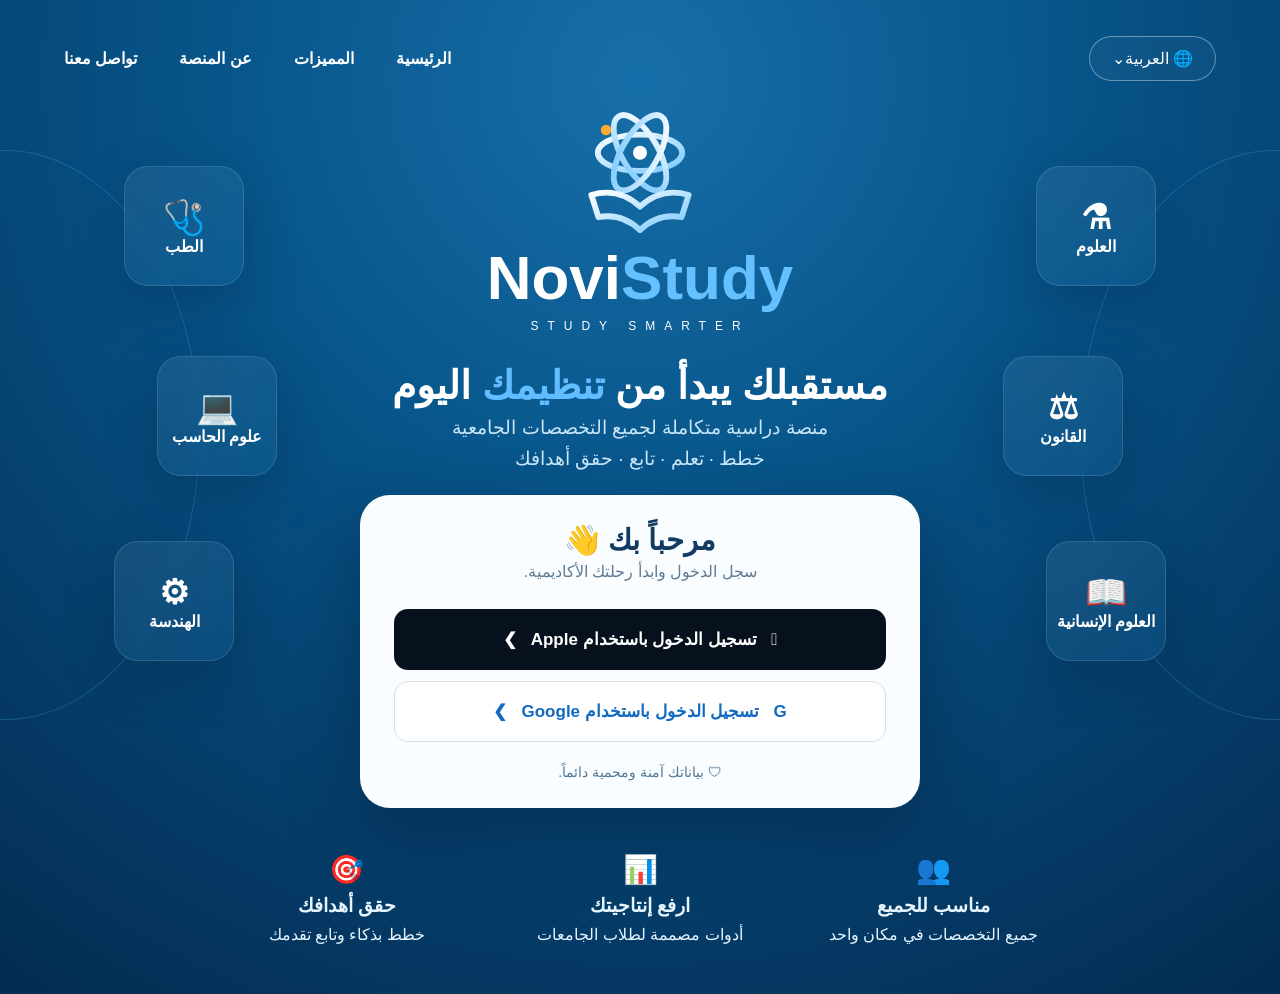
==== index.html @ 7d2456ba "Restore full NoviStudy landing design" ====
<!doctype html><html lang="ar" dir="rtl"><head><meta charset="utf-8"><meta name="viewport" content="width=device-width,initial-scale=1,viewport-fit=cover"><title>NoviStudy</title><style>*{box-sizing:border-box}html,body{margin:0;min-height:100%;font-family:-apple-system,BlinkMacSystemFont,"Segoe UI",Tahoma,Arial,sans-serif;color:#123b61}button,input{font:inherit}.screen{display:none}.screen.active{display:block}.login{min-height:100svh;color:#fff;background:radial-gradient(circle at 50% 8%,#176fa9 0,#07558a 38%,#032b50 100%);position:relative;overflow:hidden;padding:28px 5vw 40px}.login.active{display:block}.top{height:60px;display:flex;justify-content:space-between;align-items:center;position:relative;z-index:3}.links{display:flex;gap:42px;font-weight:700}.lang{border:1px solid #ffffff60;border-radius:28px;padding:12px 22px;background:#ffffff08;color:#fff}.hero{max-width:1160px;margin:auto;text-align:center;position:relative;z-index:2}.logo{width:150px;margin-top:5px}.word{font-size:62px;font-weight:900;direction:ltr;line-height:1}.word span{color:#65c0ff}.tag{letter-spacing:9px;font-size:12px;margin:10px 0 30px}.hero h1{font-size:39px;margin:12px 0 8px}.hero h1 span{color:#61bdff}.hero>p{font-size:19px;color:#c9e5f8;margin:8px}.auth{width:min(560px,94vw);margin:25px auto;background:#fafdff;color:#123b61;padding:28px 34px;border-radius:30px;box-shadow:0 25px 70px #001b3770}.auth h2{font-size:29px;margin:0 0 5px}.auth p{margin:5px 0 17px;color:#607c94}.auth button,.start{width:100%;height:61px;border-radius:14px;font-weight:800;font-size:17px;margin-top:11px;cursor:pointer}.apple{background:#07111d;color:#fff;border:0}.google{background:#fff;color:#126bc0;border:1px solid #d5e0e8}.safe{margin:22px 0 0;color:#527896;font-size:14px}.fields{display:none}.fields input{width:100%;height:50px;border:1px solid #d3dfe8;border-radius:13px;margin:6px 0;padding:0 15px}.start{background:#075b86;color:#fff;border:0}.orbit{position:absolute;width:390px;height:570px;border:1px solid #55b8f940;border-radius:50%;top:150px}.orbit.r{right:-190px}.orbit.l{left:-190px}.tile{position:absolute;width:120px;height:120px;border:1px solid #ffffff20;border-radius:24px;background:linear-gradient(145deg,#ffffff12,#269ee71d);backdrop-filter:blur(7px);display:grid;place-items:center;text-align:center;font-weight:800;box-shadow:0 18px 50px #001b3740}.tile b{display:block;font-size:34px}.r .t1{left:-45px;top:15px}.r .t2{left:-78px;top:205px}.r .t3{left:-35px;top:390px}.l .t1{right:-45px;top:15px}.l .t2{right:-78px;top:205px}.l .t3{right:-35px;top:390px}.features{max-width:850px;margin:35px auto 0;display:grid;grid-template-columns:repeat(3,1fr);gap:30px;color:#e5f4ff}.feature{padding:10px}.feature strong{display:block;font-size:19px;margin:8px}.feature i{font-style:normal;font-size:28px}.appbar{position:sticky;top:0;z-index:100;height:78px;background:linear-gradient(90deg,#063958,#076493);color:#fff;display:flex;align-items:center;justify-content:space-between;padding:0 4vw}.brandbox{display:flex;align-items:center;gap:12px;direction:ltr}.brandbox img{width:44px}.brand{font-size:27px;font-weight:900}.menu{border:0;background:transparent;color:#fff;font-size:29px}.search{width:min(620px,45vw);height:47px;border:1px solid #ffffff30;background:#ffffff10;border-radius:16px;color:#fff;padding:0 18px}.dash{background:#f5f7fb;min-height:calc(100vh - 78px);padding:20px 4vw}.welcome{border-radius:25px;padding:30px 38px;background:linear-gradient(115deg,#dceeff,#b9ddff 55%,#75baf4);display:flex;justify-content:space-between}.progress{height:215px;margin-top:16px;border-radius:26px;background:linear-gradient(120deg,#073d5e,#0a6593,#073c5e);color:#fff;display:grid;place-items:center}.ring{width:160px;height:160px;border:18px solid #ffffff28;border-top-color:#2ca8ff;border-radius:50%;display:grid;place-items:center;text-align:center}.ring strong{font-size:43px}.stats{display:grid;grid-template-columns:repeat(4,1fr);gap:15px;margin-top:16px}.stat{background:#fff;border:1px solid #e0e8ee;border-radius:20px;padding:20px}.stat strong{display:block;font-size:31px;margin-top:12px}.shade{display:none;position:fixed;inset:0;background:#00192f8a;z-index:199}.shade.open{display:block}.drawer{position:fixed;top:0;left:-450px;width:420px;max-width:92vw;height:100dvh;background:#fff;z-index:200;transition:.3s;direction:rtl}.drawer.open{left:0}.drawerHead{background:linear-gradient(145deg,#075181,#098ac2);color:#fff;padding:32px;text-align:center}.close{position:absolute;left:20px;top:15px;background:none;border:0;color:#fff;font-size:38px}.avatar{width:90px;height:90px;background:#fff;color:#07517b;border-radius:50%;display:grid;place-items:center;font-size:38px;font-weight:900;margin:auto}.nav{padding:20px}.navitem{padding:20px;margin:10px 0;border-radius:17px;background:#fff;border:1px solid #e2eaf0;font-weight:800;font-size:18px}.navitem.active{background:#e7f4ff}.logout{color:#d94449}.modal{display:none;position:fixed;inset:0;background:#00192f80;z-index:300;place-items:center}.modal.open{display:grid}.settings{background:#fff;width:500px;max-width:92vw;border-radius:24px;padding:28px}.row{padding:17px;border-bottom:1px solid #eee}@media(max-width:850px){.links,.orbit{display:none}.login{padding:18px}.hero h1{font-size:31px}.word{font-size:50px}.features{grid-template-columns:1fr}.features{display:none}.stats{grid-template-columns:1fr 1fr}.search{display:none}}@media(max-width:520px){.stats{grid-template-columns:1fr}.auth{padding:24px 20px}}</style></head><body><section id="login" class="screen login active"><div class="top"><button class="lang">🌐 العربية⌄</button><div class="links"><span>الرئيسية</span><span>المميزات</span><span>عن المنصة</span><span>تواصل معنا</span></div></div><div class="orbit r"><div class="tile t1"><div><b>⚗</b>العلوم</div></div><div class="tile t2"><div><b>⚖</b>القانون</div></div><div class="tile t3"><div><b>📖</b>العلوم الإنسانية</div></div></div><div class="orbit l"><div class="tile t1"><div><b>🩺</b>الطب</div></div><div class="tile t2"><div><b>💻</b>علوم الحاسب</div></div><div class="tile t3"><div><b>⚙</b>الهندسة</div></div></div><main class="hero"><img class="logo" src="novistudy-logo.svg"><div class="word">Novi<span>Study</span></div><div class="tag">STUDY SMARTER</div><h1>مستقبلك يبدأ من <span>تنظيمك</span> اليوم</h1><p>منصة دراسية متكاملة لجميع التخصصات الجامعية</p><p>خطط · تعلم · تابع · حقق أهدافك</p><div id="auth" class="auth"><h2>مرحباً بك 👋</h2><p>سجل الدخول وابدأ رحلتك الأكاديمية.</p><button class="apple" id="appleBtn"> &nbsp; تسجيل الدخول باستخدام Apple &nbsp; ❯</button><button class="google" id="googleBtn">G &nbsp; تسجيل الدخول باستخدام Google &nbsp; ❯</button><div class="safe">🛡 بياناتك آمنة ومحمية دائماً.</div></div><div id="fields" class="auth fields"><h2>أكمل بياناتك الأكاديمية</h2><input id="studentName" placeholder="اسم المستخدم"><input id="studentMajor" placeholder="التخصص الدراسي"><input id="studentUni" placeholder="الجامعة أو الكلية"><button class="start" id="startBtn">ابدأ رحلتك الدراسية ←</button></div><div class="features"><div class="feature"><i>👥</i><strong>مناسب للجميع</strong>جميع التخصصات في مكان واحد</div><div class="feature"><i>📊</i><strong>ارفع إنتاجيتك</strong>أدوات مصممة لطلاب الجامعات</div><div class="feature"><i>🎯</i><strong>حقق أهدافك</strong>خطط بذكاء وتابع تقدمك</div></div></main></section><section id="app" class="screen"><header class="appbar"><div class="brandbox"><img src="novistudy-logo.svg"><span class="brand">NoviStudy</span><button class="menu" id="menuBtn">☰</button></div><input class="search" placeholder="ابحث عن مادة، ملف، أو شابتر..."></header><main class="dash"><section class="welcome"><div><h1>أهلاً بك، <span id="helloName">طالب</span>! 👋</h1><p>رحلتك الأكاديمية تبدأ من هنا.</p></div><div>“خطوة صغيرة اليوم تصنع إنجازاً كبيراً” 🌱</div></section><section class="progress"><div class="ring">إجمالي نسبة الإنجاز<br><strong>0%</strong></div></section><div class="stats"><div class="stat">📘 إجمالي الشباتر<strong>0</strong></div><div class="stat">✅ انتهيت منها<strong>0</strong></div><div class="stat">⏱ لم تكتمل<strong>0</strong></div><div class="stat">🕘 تحتاج إلى مراجعة<strong>0</strong></div></div></main></section><div id="shade" class="shade"></div><aside id="drawer" class="drawer"><div class="drawerHead"><button class="close" id="closeBtn">×</button><div class="avatar" id="avatar">ط</div><h2 id="drawerName">طالب</h2><p id="drawerInfo">التخصص · الجامعة</p></div><nav class="nav"><div class="navitem active">▦ &nbsp; لوحة التحكم</div><div class="navitem">▤ &nbsp; مقرراتي الدراسية</div><div class="navitem">🧠 &nbsp; محاكاة الاختبارات</div><div class="navitem" id="settingsBtn">⚙️ &nbsp; الإعدادات</div><div class="navitem logout" id="logoutBtn">↪ &nbsp; تسجيل الخروج</div></nav></aside><div id="settingsModal" class="modal"><div class="settings"><h2>⚙️ الإعدادات</h2><div class="row">🌐 اللغة — العربية / English</div><div class="row">🌙 المظهر — فاتح / داكن</div><div class="row">🔔 الإشعارات</div><button class="start" id="settingsClose">إغلاق</button></div></div><script>(()=>{const $=x=>document.getElementById(x),login=$('login'),app=$('app'),auth=$('auth'),fields=$('fields'),drawer=$('drawer'),shade=$('shade'),modal=$('settingsModal');function setP(p){$('helloName').textContent=p.n;$('drawerName').textContent=p.n;$('drawerInfo').textContent=p.m+' · '+p.u;$('avatar').textContent=(p.n||'ط').trim().charAt(0)}function enter(){let p={n:$('studentName').value.trim()||'طالب',m:$('studentMajor').value.trim()||'التخصص',u:$('studentUni').value.trim()||'الجامعة'};localStorage.setItem('noviProfile',JSON.stringify(p));setP(p);login.classList.remove('active');app.classList.add('active')}function close(){drawer.classList.remove('open');shade.classList.remove('open')}function authClick(){auth.style.display='none';fields.style.display='block'}$('appleBtn').onclick=authClick;$('googleBtn').onclick=authClick;$('startBtn').onclick=enter;$('menuBtn').onclick=()=>{drawer.classList.add('open');shade.classList.add('open')};$('closeBtn').onclick=shade.onclick=close;$('settingsBtn').onclick=()=>{close();modal.classList.add('open')};$('settingsClose').onclick=()=>modal.classList.remove('open');$('logoutBtn').onclick=()=>{localStorage.removeItem('noviProfile');location.reload()};try{let s=localStorage.getItem('noviProfile');if(s){setP(JSON.parse(s));login.classList.remove('active');app.classList.add('active')}}catch(e){}})();</script></body></html>
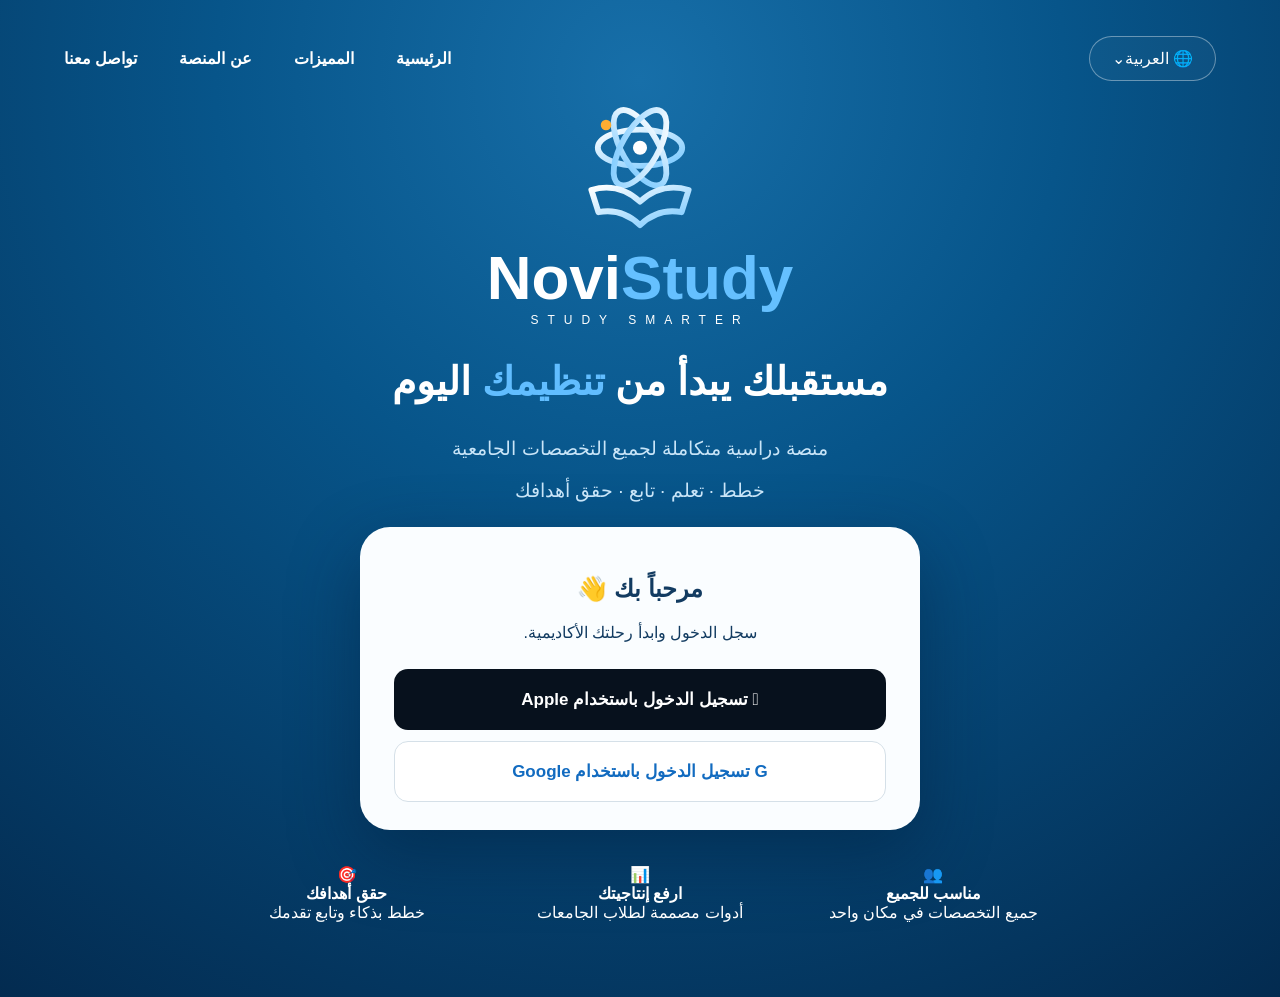
==== commit 43b2a78b: "Expand NoviStudy settings center" ====
--- a/index.html
+++ b/index.html
@@ -1 +1 @@
-<!doctype html><html lang="ar" dir="rtl"><head><meta charset="utf-8"><meta name="viewport" content="width=device-width,initial-scale=1,viewport-fit=cover"><title>NoviStudy</title><style>*{box-sizing:border-box}html,body{margin:0;min-height:100%;font-family:-apple-system,BlinkMacSystemFont,"Segoe UI",Tahoma,Arial,sans-serif;color:#123b61}button,input{font:inherit}.screen{display:none}.screen.active{display:block}.login{min-height:100svh;color:#fff;background:radial-gradient(circle at 50% 8%,#176fa9 0,#07558a 38%,#032b50 100%);position:relative;overflow:hidden;padding:28px 5vw 40px}.login.active{display:block}.top{height:60px;display:flex;justify-content:space-between;align-items:center;position:relative;z-index:3}.links{display:flex;gap:42px;font-weight:700}.lang{border:1px solid #ffffff60;border-radius:28px;padding:12px 22px;background:#ffffff08;color:#fff}.hero{max-width:1160px;margin:auto;text-align:center;position:relative;z-index:2}.logo{width:150px;margin-top:5px}.word{font-size:62px;font-weight:900;direction:ltr;line-height:1}.word span{color:#65c0ff}.tag{letter-spacing:9px;font-size:12px;margin:10px 0 30px}.hero h1{font-size:39px;margin:12px 0 8px}.hero h1 span{color:#61bdff}.hero>p{font-size:19px;color:#c9e5f8;margin:8px}.auth{width:min(560px,94vw);margin:25px auto;background:#fafdff;color:#123b61;padding:28px 34px;border-radius:30px;box-shadow:0 25px 70px #001b3770}.auth h2{font-size:29px;margin:0 0 5px}.auth p{margin:5px 0 17px;color:#607c94}.auth button,.start{width:100%;height:61px;border-radius:14px;font-weight:800;font-size:17px;margin-top:11px;cursor:pointer}.apple{background:#07111d;color:#fff;border:0}.google{background:#fff;color:#126bc0;border:1px solid #d5e0e8}.safe{margin:22px 0 0;color:#527896;font-size:14px}.fields{display:none}.fields input{width:100%;height:50px;border:1px solid #d3dfe8;border-radius:13px;margin:6px 0;padding:0 15px}.start{background:#075b86;color:#fff;border:0}.orbit{position:absolute;width:390px;height:570px;border:1px solid #55b8f940;border-radius:50%;top:150px}.orbit.r{right:-190px}.orbit.l{left:-190px}.tile{position:absolute;width:120px;height:120px;border:1px solid #ffffff20;border-radius:24px;background:linear-gradient(145deg,#ffffff12,#269ee71d);backdrop-filter:blur(7px);display:grid;place-items:center;text-align:center;font-weight:800;box-shadow:0 18px 50px #001b3740}.tile b{display:block;font-size:34px}.r .t1{left:-45px;top:15px}.r .t2{left:-78px;top:205px}.r .t3{left:-35px;top:390px}.l .t1{right:-45px;top:15px}.l .t2{right:-78px;top:205px}.l .t3{right:-35px;top:390px}.features{max-width:850px;margin:35px auto 0;display:grid;grid-template-columns:repeat(3,1fr);gap:30px;color:#e5f4ff}.feature{padding:10px}.feature strong{display:block;font-size:19px;margin:8px}.feature i{font-style:normal;font-size:28px}.appbar{position:sticky;top:0;z-index:100;height:78px;background:linear-gradient(90deg,#063958,#076493);color:#fff;display:flex;align-items:center;justify-content:space-between;padding:0 4vw}.brandbox{display:flex;align-items:center;gap:12px;direction:ltr}.brandbox img{width:44px}.brand{font-size:27px;font-weight:900}.menu{border:0;background:transparent;color:#fff;font-size:29px}.search{width:min(620px,45vw);height:47px;border:1px solid #ffffff30;background:#ffffff10;border-radius:16px;color:#fff;padding:0 18px}.dash{background:#f5f7fb;min-height:calc(100vh - 78px);padding:20px 4vw}.welcome{border-radius:25px;padding:30px 38px;background:linear-gradient(115deg,#dceeff,#b9ddff 55%,#75baf4);display:flex;justify-content:space-between}.progress{height:215px;margin-top:16px;border-radius:26px;background:linear-gradient(120deg,#073d5e,#0a6593,#073c5e);color:#fff;display:grid;place-items:center}.ring{width:160px;height:160px;border:18px solid #ffffff28;border-top-color:#2ca8ff;border-radius:50%;display:grid;place-items:center;text-align:center}.ring strong{font-size:43px}.stats{display:grid;grid-template-columns:repeat(4,1fr);gap:15px;margin-top:16px}.stat{background:#fff;border:1px solid #e0e8ee;border-radius:20px;padding:20px}.stat strong{display:block;font-size:31px;margin-top:12px}.shade{display:none;position:fixed;inset:0;background:#00192f8a;z-index:199}.shade.open{display:block}.drawer{position:fixed;top:0;left:-450px;width:420px;max-width:92vw;height:100dvh;background:#fff;z-index:200;transition:.3s;direction:rtl}.drawer.open{left:0}.drawerHead{background:linear-gradient(145deg,#075181,#098ac2);color:#fff;padding:32px;text-align:center}.close{position:absolute;left:20px;top:15px;background:none;border:0;color:#fff;font-size:38px}.avatar{width:90px;height:90px;background:#fff;color:#07517b;border-radius:50%;display:grid;place-items:center;font-size:38px;font-weight:900;margin:auto}.nav{padding:20px}.navitem{padding:20px;margin:10px 0;border-radius:17px;background:#fff;border:1px solid #e2eaf0;font-weight:800;font-size:18px}.navitem.active{background:#e7f4ff}.logout{color:#d94449}.modal{display:none;position:fixed;inset:0;background:#00192f80;z-index:300;place-items:center}.modal.open{display:grid}.settings{background:#fff;width:500px;max-width:92vw;border-radius:24px;padding:28px}.row{padding:17px;border-bottom:1px solid #eee}@media(max-width:850px){.links,.orbit{display:none}.login{padding:18px}.hero h1{font-size:31px}.word{font-size:50px}.features{grid-template-columns:1fr}.features{display:none}.stats{grid-template-columns:1fr 1fr}.search{display:none}}@media(max-width:520px){.stats{grid-template-columns:1fr}.auth{padding:24px 20px}}</style></head><body><section id="login" class="screen login active"><div class="top"><button class="lang">🌐 العربية⌄</button><div class="links"><span>الرئيسية</span><span>المميزات</span><span>عن المنصة</span><span>تواصل معنا</span></div></div><div class="orbit r"><div class="tile t1"><div><b>⚗</b>العلوم</div></div><div class="tile t2"><div><b>⚖</b>القانون</div></div><div class="tile t3"><div><b>📖</b>العلوم الإنسانية</div></div></div><div class="orbit l"><div class="tile t1"><div><b>🩺</b>الطب</div></div><div class="tile t2"><div><b>💻</b>علوم الحاسب</div></div><div class="tile t3"><div><b>⚙</b>الهندسة</div></div></div><main class="hero"><img class="logo" src="novistudy-logo.svg"><div class="word">Novi<span>Study</span></div><div class="tag">STUDY SMARTER</div><h1>مستقبلك يبدأ من <span>تنظيمك</span> اليوم</h1><p>منصة دراسية متكاملة لجميع التخصصات الجامعية</p><p>خطط · تعلم · تابع · حقق أهدافك</p><div id="auth" class="auth"><h2>مرحباً بك 👋</h2><p>سجل الدخول وابدأ رحلتك الأكاديمية.</p><button class="apple" id="appleBtn"> &nbsp; تسجيل الدخول باستخدام Apple &nbsp; ❯</button><button class="google" id="googleBtn">G &nbsp; تسجيل الدخول باستخدام Google &nbsp; ❯</button><div class="safe">🛡 بياناتك آمنة ومحمية دائماً.</div></div><div id="fields" class="auth fields"><h2>أكمل بياناتك الأكاديمية</h2><input id="studentName" placeholder="اسم المستخدم"><input id="studentMajor" placeholder="التخصص الدراسي"><input id="studentUni" placeholder="الجامعة أو الكلية"><button class="start" id="startBtn">ابدأ رحلتك الدراسية ←</button></div><div class="features"><div class="feature"><i>👥</i><strong>مناسب للجميع</strong>جميع التخصصات في مكان واحد</div><div class="feature"><i>📊</i><strong>ارفع إنتاجيتك</strong>أدوات مصممة لطلاب الجامعات</div><div class="feature"><i>🎯</i><strong>حقق أهدافك</strong>خطط بذكاء وتابع تقدمك</div></div></main></section><section id="app" class="screen"><header class="appbar"><div class="brandbox"><img src="novistudy-logo.svg"><span class="brand">NoviStudy</span><button class="menu" id="menuBtn">☰</button></div><input class="search" placeholder="ابحث عن مادة، ملف، أو شابتر..."></header><main class="dash"><section class="welcome"><div><h1>أهلاً بك، <span id="helloName">طالب</span>! 👋</h1><p>رحلتك الأكاديمية تبدأ من هنا.</p></div><div>“خطوة صغيرة اليوم تصنع إنجازاً كبيراً” 🌱</div></section><section class="progress"><div class="ring">إجمالي نسبة الإنجاز<br><strong>0%</strong></div></section><div class="stats"><div class="stat">📘 إجمالي الشباتر<strong>0</strong></div><div class="stat">✅ انتهيت منها<strong>0</strong></div><div class="stat">⏱ لم تكتمل<strong>0</strong></div><div class="stat">🕘 تحتاج إلى مراجعة<strong>0</strong></div></div></main></section><div id="shade" class="shade"></div><aside id="drawer" class="drawer"><div class="drawerHead"><button class="close" id="closeBtn">×</button><div class="avatar" id="avatar">ط</div><h2 id="drawerName">طالب</h2><p id="drawerInfo">التخصص · الجامعة</p></div><nav class="nav"><div class="navitem active">▦ &nbsp; لوحة التحكم</div><div class="navitem">▤ &nbsp; مقرراتي الدراسية</div><div class="navitem">🧠 &nbsp; محاكاة الاختبارات</div><div class="navitem" id="settingsBtn">⚙️ &nbsp; الإعدادات</div><div class="navitem logout" id="logoutBtn">↪ &nbsp; تسجيل الخروج</div></nav></aside><div id="settingsModal" class="modal"><div class="settings"><h2>⚙️ الإعدادات</h2><div class="row">🌐 اللغة — العربية / English</div><div class="row">🌙 المظهر — فاتح / داكن</div><div class="row">🔔 الإشعارات</div><button class="start" id="settingsClose">إغلاق</button></div></div><script>(()=>{const $=x=>document.getElementById(x),login=$('login'),app=$('app'),auth=$('auth'),fields=$('fields'),drawer=$('drawer'),shade=$('shade'),modal=$('settingsModal');function setP(p){$('helloName').textContent=p.n;$('drawerName').textContent=p.n;$('drawerInfo').textContent=p.m+' · '+p.u;$('avatar').textContent=(p.n||'ط').trim().charAt(0)}function enter(){let p={n:$('studentName').value.trim()||'طالب',m:$('studentMajor').value.trim()||'التخصص',u:$('studentUni').value.trim()||'الجامعة'};localStorage.setItem('noviProfile',JSON.stringify(p));setP(p);login.classList.remove('active');app.classList.add('active')}function close(){drawer.classList.remove('open');shade.classList.remove('open')}function authClick(){auth.style.display='none';fields.style.display='block'}$('appleBtn').onclick=authClick;$('googleBtn').onclick=authClick;$('startBtn').onclick=enter;$('menuBtn').onclick=()=>{drawer.classList.add('open');shade.classList.add('open')};$('closeBtn').onclick=shade.onclick=close;$('settingsBtn').onclick=()=>{close();modal.classList.add('open')};$('settingsClose').onclick=()=>modal.classList.remove('open');$('logoutBtn').onclick=()=>{localStorage.removeItem('noviProfile');location.reload()};try{let s=localStorage.getItem('noviProfile');if(s){setP(JSON.parse(s));login.classList.remove('active');app.classList.add('active')}}catch(e){}})();</script></body></html>+<!doctype html><html lang="ar" dir="rtl"><head><meta charset="utf-8"><meta name="viewport" content="width=device-width,initial-scale=1,viewport-fit=cover"><title>NoviStudy</title><style>*{box-sizing:border-box}html,body{margin:0;min-height:100%;font-family:-apple-system,BlinkMacSystemFont,"Segoe UI",Tahoma,Arial,sans-serif;color:#123b61}button,input,select{font:inherit}.screen{display:none}.screen.active{display:block}.login{min-height:100svh;color:#fff;background:radial-gradient(circle at 50% 8%,#176fa9 0,#07558a 38%,#032b50 100%);position:relative;overflow:hidden;padding:28px 5vw 40px}.login.active{display:block}.top{height:60px;display:flex;justify-content:space-between;align-items:center}.links{display:flex;gap:42px;font-weight:700}.lang{border:1px solid #ffffff60;border-radius:28px;padding:12px 22px;background:#ffffff08;color:#fff}.hero{max-width:1160px;margin:auto;text-align:center}.logo{width:150px}.word{font-size:62px;font-weight:900;direction:ltr}.word span{color:#65c0ff}.tag{letter-spacing:9px;font-size:12px}.hero h1{font-size:39px}.hero h1 span{color:#61bdff}.hero>p{font-size:19px;color:#c9e5f8}.auth{width:min(560px,94vw);margin:25px auto;background:#fafdff;color:#123b61;padding:28px 34px;border-radius:30px;box-shadow:0 25px 70px #001b3770}.auth button,.start{width:100%;height:61px;border-radius:14px;font-weight:800;font-size:17px;margin-top:11px}.apple{background:#07111d;color:#fff;border:0}.google{background:#fff;color:#126bc0;border:1px solid #d5e0e8}.fields{display:none}.fields input{width:100%;height:50px;border:1px solid #d3dfe8;border-radius:13px;margin:6px 0;padding:0 15px}.start{background:#075b86;color:#fff;border:0}.features{max-width:850px;margin:35px auto;display:grid;grid-template-columns:repeat(3,1fr);gap:30px}.feature strong{display:block}.appbar{position:sticky;top:0;z-index:100;height:78px;background:linear-gradient(90deg,#063958,#076493);color:#fff;display:flex;align-items:center;justify-content:space-between;padding:0 4vw}.brandbox{display:flex;align-items:center;gap:12px;direction:ltr}.brandbox img{width:44px}.brand{font-size:27px;font-weight:900}.menu{border:0;background:transparent;color:#fff;font-size:29px}.search{width:min(620px,45vw);height:47px;border:1px solid #ffffff30;background:#ffffff10;border-radius:16px;color:#fff;padding:0 18px}.dash{background:#f5f7fb;min-height:calc(100vh - 78px);padding:20px 4vw}.welcome{border-radius:25px;padding:30px 38px;background:linear-gradient(115deg,#dceeff,#b9ddff 55%,#75baf4);display:flex;justify-content:space-between}.progress{height:215px;margin-top:16px;border-radius:26px;background:linear-gradient(120deg,#073d5e,#0a6593,#073c5e);color:#fff;display:grid;place-items:center}.ring{width:160px;height:160px;border:18px solid #ffffff28;border-top-color:#2ca8ff;border-radius:50%;display:grid;place-items:center;text-align:center}.ring strong{font-size:43px}.stats{display:grid;grid-template-columns:repeat(4,1fr);gap:15px;margin-top:16px}.stat{background:#fff;border:1px solid #e0e8ee;border-radius:20px;padding:20px}.stat strong{display:block;font-size:31px}.shade{display:none;position:fixed;inset:0;background:#00192f8a;z-index:199}.shade.open{display:block}.drawer{position:fixed;top:0;left:-450px;width:420px;max-width:92vw;height:100dvh;background:#fff;z-index:200;transition:.3s}.drawer.open{left:0}.drawerHead{background:linear-gradient(145deg,#075181,#098ac2);color:#fff;padding:32px;text-align:center}.close{position:absolute;left:20px;top:15px;background:none;border:0;color:#fff;font-size:38px}.avatar{width:90px;height:90px;background:#fff;color:#07517b;border-radius:50%;display:grid;place-items:center;font-size:38px;font-weight:900;margin:auto}.nav{padding:20px}.navitem{padding:20px;margin:10px 0;border-radius:17px;border:1px solid #e2eaf0;font-weight:800;cursor:pointer}.navitem.active{background:#e7f4ff}.logout{color:#d94449}.modal{display:none;position:fixed;inset:0;z-index:300}.modal.open{display:block}.settingsPage{height:100dvh;background:radial-gradient(circle at 70% 0,#0b5682 0,#041f37 38%,#021421 100%);color:#fff;display:grid;grid-template-columns:300px 1fr;overflow:auto}.settingsSide{background:#03192bcf;border-left:1px solid #5cbcff25;padding:26px 20px;position:sticky;top:0;height:100dvh}.settingsLogo{display:flex;align-items:center;gap:12px}.settingsLogo img{width:46px}.settingsLogo b{font-size:25px}.profileMini{text-align:center;padding:25px 0;border-bottom:1px solid #ffffff18}.settingsNav div{padding:13px 15px;border-radius:13px;margin:5px 0;font-weight:700}.settingsNav .sel{background:linear-gradient(90deg,#087bc7,#0d9cf2)}.settingsLogout{border:1px solid #ff5263!important;color:#ff7180}.settingsMain{padding:28px 4vw 70px}.settingsTop{display:flex;justify-content:space-between;align-items:center}.settingsTop h1{font-size:34px;margin:0}.xbtn{width:46px;height:46px;border-radius:14px;border:1px solid #ffffff2c;background:#ffffff0b;color:#fff;font-size:25px}.settingsCard{background:linear-gradient(145deg,#082d49cc,#051f35cc);border:1px solid #54b8f52e;border-radius:24px;padding:24px;margin:18px 0;box-shadow:0 18px 55px #00101e55}.settingsCard h2{margin:0 0 5px}.muted{color:#9fc1d8}.profileGrid,.settingRows{display:grid;grid-template-columns:1fr 1fr;gap:14px}.field label{display:block;margin-bottom:7px;font-weight:700}.field input,.field select{width:100%;height:48px;border-radius:12px;border:1px solid #4f91ba55;background:#031b30;color:#fff;padding:0 13px}.bigAvatar{width:100px;height:100px;border-radius:50%;margin:auto;background:linear-gradient(145deg,#168fd3,#55c3ff);display:grid;place-items:center;font-size:42px;font-weight:900}.save,.danger{border:0;border-radius:12px;color:#fff;font-weight:800;padding:13px 20px;margin-top:12px}.save{background:linear-gradient(90deg,#078ee2,#17a9ff)}.danger{background:#b72d42}.themeGrid{display:grid;grid-template-columns:repeat(3,1fr);gap:12px}.choice,.miniSetting{border:1px solid #4a96c544;background:#041d32;border-radius:15px;padding:17px}.choice{text-align:center;cursor:pointer}.choice.on{border-color:#1da9ff;background:#073452}.switchRow{display:flex;align-items:center;justify-content:space-between;padding:15px 0;border-bottom:1px solid #ffffff12}.switch{width:52px;height:29px;border-radius:30px;background:#1a4967;padding:3px;cursor:pointer}.switch:after{content:'';display:block;width:23px;height:23px;border-radius:50%;background:#fff;transition:.2s}.switch.on{background:#129be9}.switch.on:after{transform:translateX(-23px)}.selectLine{display:flex;gap:12px;flex-wrap:wrap}.selectLine select{min-width:190px;height:44px;border-radius:12px;background:#031b30;color:#fff;border:1px solid #4f91ba55;padding:0 12px}.settingsFooter{text-align:center;color:#729bb7;padding:20px}@media(max-width:850px){.links{display:none}.stats{grid-template-columns:1fr 1fr}.search{display:none}.settingsPage{grid-template-columns:1fr}.settingsSide{display:none}.profileGrid,.settingRows,.themeGrid{grid-template-columns:1fr}}@media(max-width:520px){.stats{grid-template-columns:1fr}.auth{padding:22px}}</style></head><body><section id="login" class="screen login active"><div class="top"><button class="lang">🌐 العربية⌄</button><div class="links"><span>الرئيسية</span><span>المميزات</span><span>عن المنصة</span><span>تواصل معنا</span></div></div><main class="hero"><img class="logo" src="novistudy-logo.svg"><div class="word">Novi<span>Study</span></div><div class="tag">STUDY SMARTER</div><h1>مستقبلك يبدأ من <span>تنظيمك</span> اليوم</h1><p>منصة دراسية متكاملة لجميع التخصصات الجامعية</p><p>خطط · تعلم · تابع · حقق أهدافك</p><div id="auth" class="auth"><h2>مرحباً بك 👋</h2><p>سجل الدخول وابدأ رحلتك الأكاديمية.</p><button class="apple" id="appleBtn"> تسجيل الدخول باستخدام Apple</button><button class="google" id="googleBtn">G تسجيل الدخول باستخدام Google</button></div><div id="fields" class="auth fields"><h2>أكمل بياناتك الأكاديمية</h2><input id="studentName" placeholder="اسم المستخدم"><input id="studentMajor" placeholder="التخصص الدراسي"><input id="studentUni" placeholder="الجامعة أو الكلية"><button class="start" id="startBtn">ابدأ رحلتك الدراسية ←</button></div><div class="features"><div class="feature">👥<strong>مناسب للجميع</strong>جميع التخصصات في مكان واحد</div><div class="feature">📊<strong>ارفع إنتاجيتك</strong>أدوات مصممة لطلاب الجامعات</div><div class="feature">🎯<strong>حقق أهدافك</strong>خطط بذكاء وتابع تقدمك</div></div></main></section><section id="app" class="screen"><header class="appbar"><div class="brandbox"><img src="novistudy-logo.svg"><span class="brand">NoviStudy</span><button class="menu" id="menuBtn">☰</button></div><input class="search" placeholder="ابحث عن مادة، ملف، أو شابتر..."></header><main class="dash"><section class="welcome"><div><h1>أهلاً بك، <span id="helloName">طالب</span>! 👋</h1><p>رحلتك الأكاديمية تبدأ من هنا.</p></div><div>“خطوة صغيرة اليوم تصنع إنجازاً كبيراً” 🌱</div></section><section class="progress"><div class="ring">إجمالي نسبة الإنجاز<br><strong>0%</strong></div></section><div class="stats"><div class="stat">📘 إجمالي الشباتر<strong>0</strong></div><div class="stat">✅ انتهيت منها<strong>0</strong></div><div class="stat">⏱ لم تكتمل<strong>0</strong></div><div class="stat">🕘 تحتاج إلى مراجعة<strong>0</strong></div></div></main></section><div id="shade" class="shade"></div><aside id="drawer" class="drawer"><div class="drawerHead"><button class="close" id="closeBtn">×</button><div class="avatar" id="avatar">ط</div><h2 id="drawerName">طالب</h2><p id="drawerInfo">التخصص · الجامعة</p></div><nav class="nav"><div class="navitem active">▦ لوحة التحكم</div><div class="navitem">▤ مقرراتي الدراسية</div><div class="navitem">🧠 محاكاة الاختبارات</div><div class="navitem" id="settingsBtn">⚙️ الإعدادات</div><div class="navitem logout" id="logoutBtn">↪ تسجيل الخروج</div></nav></aside><div id="settingsModal" class="modal"><div class="settingsPage"><aside class="settingsSide"><div class="settingsLogo"><img src="novistudy-logo.svg"><b>NoviStudy</b></div><div class="profileMini"><div class="avatar" id="settingsAvatar">ط</div><h3 id="settingsName">طالب</h3><span id="settingsInfo">التخصص · الجامعة</span></div><div class="settingsNav"><div class="sel">👤 الحساب والملف الشخصي</div><div>🎨 المظهر والتخصيص</div><div>🌐 اللغة والمنطقة</div><div>🔔 الإشعارات</div><div>📚 تفضيلات الدراسة</div><div>☁️ البيانات والتخزين</div><div>🛡 الخصوصية والأمان</div><div>❓ المساعدة والدعم</div><div>ⓘ حول NoviStudy</div><div class="settingsLogout" id="settingsLogout">↪ تسجيل الخروج</div></div></aside><main class="settingsMain"><div class="settingsTop"><div><h1>الإعدادات</h1><p class="muted">كل ما تحتاجه لتخصيص تجربتك في NoviStudy</p></div><button class="xbtn" id="settingsClose">×</button></div><section class="settingsCard"><h2>👤 الحساب والملف الشخصي</h2><p class="muted">بياناتك الشخصية والأكاديمية</p><div class="profileGrid"><div class="field"><label>الاسم</label><input id="setName"></div><div class="field"><label>البريد الإلكتروني</label><input placeholder="student@example.com"></div><div class="field"><label>الجامعة</label><input id="setUni"></div><div class="field"><label>التخصص</label><input id="setMajor"></div></div><button class="save" id="saveSettings">حفظ التغييرات</button></section><section class="settingsCard"><h2>🎨 المظهر والتخصيص</h2><div class="themeGrid"><div class="choice">☀️<br>فاتح</div><div class="choice on">🌙<br>داكن</div><div class="choice">🖥️<br>تلقائي</div></div><div class="selectLine" style="margin-top:16px"><select><option>حجم الخط: متوسط</option><option>صغير</option><option>كبير</option></select><select><option>كثافة العرض: مريحة</option><option>مدمجة</option></select></div></section><section class="settingsCard"><h2>🌐 اللغة والمنطقة</h2><div class="selectLine"><select><option>العربية</option><option>English</option></select><select><option>السعودية</option></select><select><option>السبت بداية الأسبوع</option><option>الأحد بداية الأسبوع</option><option>الاثنين بداية الأسبوع</option></select></div></section><section class="settingsCard"><h2>🔔 الإشعارات والتذكيرات</h2><div class="switchRow"><span>تذكير الاختبارات القادمة</span><span class="switch on"></span></div><div class="switchRow"><span>تذكير المراجعة</span><span class="switch on"></span></div><div class="switchRow"><span>تذكير جلسات الدراسة</span><span class="switch"></span></div><div class="switchRow"><span>ملخص أسبوعي للتقدم</span><span class="switch on"></span></div></section><section class="settingsCard"><h2>📚 تفضيلات الدراسة</h2><div class="settingRows"><div class="miniSetting"><strong>🎯 الهدف اليومي</strong><p class="muted">حدد عدد الشباتر أو ساعات الدراسة المستهدفة يومياً</p></div><div class="miniSetting"><strong>⏱ مؤقت التركيز</strong><p class="muted">25 دقيقة تركيز · 5 دقائق راحة</p></div><div class="miniSetting"><strong>🧠 المراجعة الذكية</strong><p class="muted">جدولة تلقائية للمحتوى الذي يحتاج مراجعة</p></div><div class="miniSetting"><strong>📅 أيام الدراسة</strong><p class="muted">اختر الأيام التي تريد إدخالها في خطتك</p></div></div></section><section class="settingsCard"><h2>☁️ البيانات والتخزين</h2><div class="switchRow"><span>المزامنة التلقائية</span><span class="switch on"></span></div><div class="settingRows" style="margin-top:14px"><div class="miniSetting"><strong>☁️ النسخ الاحتياطي</strong><p class="muted">آخر نسخة: لم يتم إنشاء نسخة بعد</p></div><div class="miniSetting"><strong>🗑 سلة المهملات</strong><p class="muted">استعادة العناصر المحذوفة أو حذفها نهائياً</p></div><div class="miniSetting"><strong>📤 تصدير بياناتي</strong><p class="muted">الحصول على نسخة من بياناتك الدراسية</p></div><div class="miniSetting"><strong>💾 مساحة التخزين</strong><p class="muted">متابعة الملفات والمساحة المستخدمة</p></div></div></section><section class="settingsCard"><h2>🛡 الخصوصية والأمان</h2><div class="switchRow"><span>قفل التطبيق برمز أو Face ID</span><span class="switch"></span></div><div class="switchRow"><span>إظهار النشاط الدراسي</span><span class="switch on"></span></div><div class="settingRows" style="margin-top:14px"><div class="miniSetting"><strong>📱 الأجهزة المسجلة</strong><p class="muted">راجع الأجهزة التي دخلت إلى حسابك</p></div><div class="miniSetting"><strong>🔐 تغيير كلمة المرور</strong><p class="muted">تحديث وسائل حماية الحساب</p></div></div></section><section class="settingsCard"><h2>❓ المساعدة والدعم</h2><div class="settingRows"><div class="miniSetting"><strong>💬 تواصل معنا</strong><p class="muted">راسل فريق NoviStudy</p></div><div class="miniSetting"><strong>🐞 الإبلاغ عن مشكلة</strong><p class="muted">أخبرنا عن أي خطأ في الموقع</p></div><div class="miniSetting"><strong>💡 اقترح ميزة</strong><p class="muted">شاركنا أفكارك لتطوير المنصة</p></div><div class="miniSetting"><strong>📖 مركز المساعدة</strong><p class="muted">الأسئلة الشائعة وطريقة استخدام المنصة</p></div></div></section><section class="settingsCard"><h2>ⓘ حول NoviStudy</h2><div class="settingRows"><div class="miniSetting"><strong>الإصدار</strong><p class="muted">NoviStudy v2.0</p></div><div class="miniSetting"><strong>الشروط والخصوصية</strong><p class="muted">شروط الاستخدام وسياسة الخصوصية</p></div></div></section><section class="settingsCard" style="border-color:#ff526344"><h2>⚠️ منطقة حساسة</h2><p class="muted">هذه الإجراءات تؤثر على حسابك وبياناتك.</p><button class="danger">حذف الحساب نهائياً</button></section><div class="settingsFooter">NoviStudy v2.0 · Study Today, Build Tomorrow</div></main></div></div><script>(()=>{const $=x=>document.getElementById(x),login=$('login'),app=$('app'),auth=$('auth'),fields=$('fields'),drawer=$('drawer'),shade=$('shade'),modal=$('settingsModal');let profile={n:'طالب',m:'التخصص',u:'الجامعة'};function setP(p){profile=p;$('helloName').textContent=p.n;$('drawerName').textContent=p.n;$('drawerInfo').textContent=p.m+' · '+p.u;$('settingsName').textContent=p.n;$('settingsInfo').textContent=p.m+' · '+p.u;let a=(p.n||'ط').trim().charAt(0);$('avatar').textContent=a;$('settingsAvatar').textContent=a;$('setName').value=p.n;$('setMajor').value=p.m;$('setUni').value=p.u}function enter(){let p={n:$('studentName').value.trim()||'طالب',m:$('studentMajor').value.trim()||'التخصص',u:$('studentUni').value.trim()||'الجامعة'};localStorage.setItem('noviProfile',JSON.stringify(p));setP(p);login.classList.remove('active');app.classList.add('active')}function close(){drawer.classList.remove('open');shade.classList.remove('open')}function authClick(){auth.style.display='none';fields.style.display='block'}$('appleBtn').onclick=authClick;$('googleBtn').onclick=authClick;$('startBtn').onclick=enter;$('menuBtn').onclick=()=>{drawer.classList.add('open');shade.classList.add('open')};$('closeBtn').onclick=shade.onclick=close;$('settingsBtn').onclick=()=>{close();setP(profile);modal.classList.add('open')};$('settingsClose').onclick=()=>modal.classList.remove('open');$('saveSettings').onclick=()=>{let p={n:$('setName').value.trim()||'طالب',m:$('setMajor').value.trim()||'التخصص',u:$('setUni').value.trim()||'الجامعة'};localStorage.setItem('noviProfile',JSON.stringify(p));setP(p);alert('تم حفظ التغييرات ✓')};document.querySelectorAll('.switch').forEach(s=>s.onclick=()=>s.classList.toggle('on'));document.querySelectorAll('.choice').forEach(c=>c.onclick=()=>{document.querySelectorAll('.choice').forEach(x=>x.classList.remove('on'));c.classList.add('on')});function logout(){localStorage.removeItem('noviProfile');location.reload()}$('logoutBtn').onclick=logout;$('settingsLogout').onclick=logout;try{let s=localStorage.getItem('noviProfile');if(s){setP(JSON.parse(s));login.classList.remove('active');app.classList.add('active')}}catch(e){}})();</script></body></html>
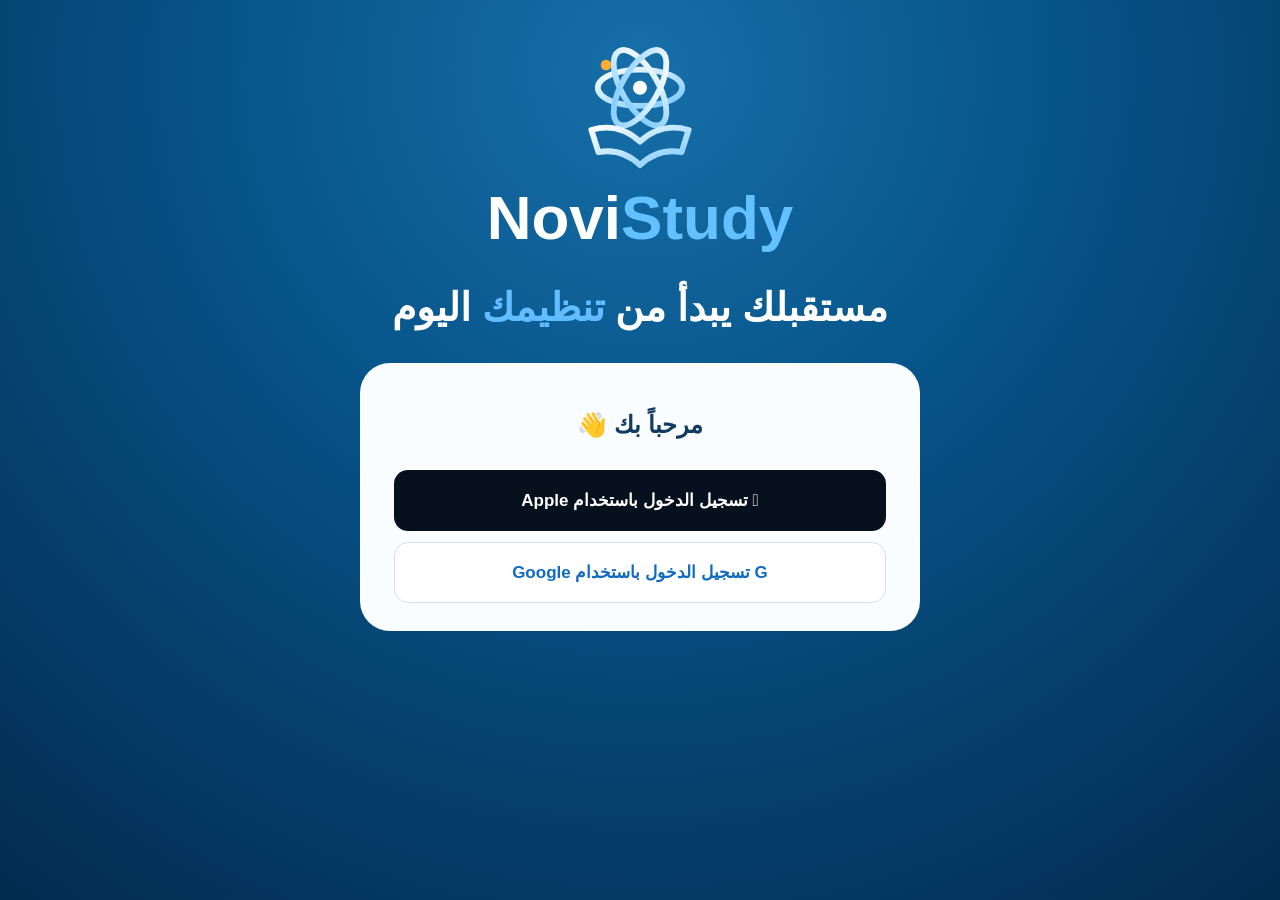
==== commit 2a24cd85: "Show all course files and statuses on dashboard" ====
--- a/index.html
+++ b/index.html
@@ -1 +1 @@
-<!doctype html><html lang="ar" dir="rtl"><head><meta charset="utf-8"><meta name="viewport" content="width=device-width,initial-scale=1,viewport-fit=cover"><title>NoviStudy</title><style>*{box-sizing:border-box}html,body{margin:0;min-height:100%;font-family:-apple-system,BlinkMacSystemFont,"Segoe UI",Tahoma,Arial,sans-serif;color:#123b61}button,input,select{font:inherit}.screen{display:none}.screen.active{display:block}.login{min-height:100svh;color:#fff;background:radial-gradient(circle at 50% 8%,#176fa9 0,#07558a 38%,#032b50 100%);position:relative;overflow:hidden;padding:28px 5vw 40px}.login.active{display:block}.top{height:60px;display:flex;justify-content:space-between;align-items:center}.links{display:flex;gap:42px;font-weight:700}.lang{border:1px solid #ffffff60;border-radius:28px;padding:12px 22px;background:#ffffff08;color:#fff}.hero{max-width:1160px;margin:auto;text-align:center}.logo{width:150px}.word{font-size:62px;font-weight:900;direction:ltr}.word span{color:#65c0ff}.tag{letter-spacing:9px;font-size:12px}.hero h1{font-size:39px}.hero h1 span{color:#61bdff}.hero>p{font-size:19px;color:#c9e5f8}.auth{width:min(560px,94vw);margin:25px auto;background:#fafdff;color:#123b61;padding:28px 34px;border-radius:30px;box-shadow:0 25px 70px #001b3770}.auth button,.start{width:100%;height:61px;border-radius:14px;font-weight:800;font-size:17px;margin-top:11px}.apple{background:#07111d;color:#fff;border:0}.google{background:#fff;color:#126bc0;border:1px solid #d5e0e8}.fields{display:none}.fields input{width:100%;height:50px;border:1px solid #d3dfe8;border-radius:13px;margin:6px 0;padding:0 15px}.start{background:#075b86;color:#fff;border:0}.features{max-width:850px;margin:35px auto;display:grid;grid-template-columns:repeat(3,1fr);gap:30px}.feature strong{display:block}.appbar{position:sticky;top:0;z-index:100;height:78px;background:linear-gradient(90deg,#063958,#076493);color:#fff;display:flex;align-items:center;justify-content:space-between;padding:0 4vw}.brandbox{display:flex;align-items:center;gap:12px;direction:ltr}.brandbox img{width:44px}.brand{font-size:27px;font-weight:900}.menu{border:0;background:transparent;color:#fff;font-size:29px}.search{width:min(620px,45vw);height:47px;border:1px solid #ffffff30;background:#ffffff10;border-radius:16px;color:#fff;padding:0 18px}.dash{background:#f5f7fb;min-height:calc(100vh - 78px);padding:20px 4vw}.welcome{border-radius:25px;padding:30px 38px;background:linear-gradient(115deg,#dceeff,#b9ddff 55%,#75baf4);display:flex;justify-content:space-between}.progress{height:215px;margin-top:16px;border-radius:26px;background:linear-gradient(120deg,#073d5e,#0a6593,#073c5e);color:#fff;display:grid;place-items:center}.ring{width:160px;height:160px;border:18px solid #ffffff28;border-top-color:#2ca8ff;border-radius:50%;display:grid;place-items:center;text-align:center}.ring strong{font-size:43px}.stats{display:grid;grid-template-columns:repeat(4,1fr);gap:15px;margin-top:16px}.stat{background:#fff;border:1px solid #e0e8ee;border-radius:20px;padding:20px}.stat strong{display:block;font-size:31px}.shade{display:none;position:fixed;inset:0;background:#00192f8a;z-index:199}.shade.open{display:block}.drawer{position:fixed;top:0;left:-450px;width:420px;max-width:92vw;height:100dvh;background:#fff;z-index:200;transition:.3s}.drawer.open{left:0}.drawerHead{background:linear-gradient(145deg,#075181,#098ac2);color:#fff;padding:32px;text-align:center}.close{position:absolute;left:20px;top:15px;background:none;border:0;color:#fff;font-size:38px}.avatar{width:90px;height:90px;background:#fff;color:#07517b;border-radius:50%;display:grid;place-items:center;font-size:38px;font-weight:900;margin:auto}.nav{padding:20px}.navitem{padding:20px;margin:10px 0;border-radius:17px;border:1px solid #e2eaf0;font-weight:800;cursor:pointer}.navitem.active{background:#e7f4ff}.logout{color:#d94449}.modal{display:none;position:fixed;inset:0;z-index:300}.modal.open{display:block}.settingsPage{height:100dvh;background:radial-gradient(circle at 70% 0,#0b5682 0,#041f37 38%,#021421 100%);color:#fff;display:grid;grid-template-columns:300px 1fr;overflow:auto}.settingsSide{background:#03192bcf;border-left:1px solid #5cbcff25;padding:26px 20px;position:sticky;top:0;height:100dvh}.settingsLogo{display:flex;align-items:center;gap:12px}.settingsLogo img{width:46px}.settingsLogo b{font-size:25px}.profileMini{text-align:center;padding:25px 0;border-bottom:1px solid #ffffff18}.settingsNav div{padding:13px 15px;border-radius:13px;margin:5px 0;font-weight:700}.settingsNav .sel{background:linear-gradient(90deg,#087bc7,#0d9cf2)}.settingsLogout{border:1px solid #ff5263!important;color:#ff7180}.settingsMain{padding:28px 4vw 70px}.settingsTop{display:flex;justify-content:space-between;align-items:center}.settingsTop h1{font-size:34px;margin:0}.xbtn{width:46px;height:46px;border-radius:14px;border:1px solid #ffffff2c;background:#ffffff0b;color:#fff;font-size:25px}.settingsCard{background:linear-gradient(145deg,#082d49cc,#051f35cc);border:1px solid #54b8f52e;border-radius:24px;padding:24px;margin:18px 0;box-shadow:0 18px 55px #00101e55}.settingsCard h2{margin:0 0 5px}.muted{color:#9fc1d8}.profileGrid,.settingRows{display:grid;grid-template-columns:1fr 1fr;gap:14px}.field label{display:block;margin-bottom:7px;font-weight:700}.field input,.field select{width:100%;height:48px;border-radius:12px;border:1px solid #4f91ba55;background:#031b30;color:#fff;padding:0 13px}.bigAvatar{width:100px;height:100px;border-radius:50%;margin:auto;background:linear-gradient(145deg,#168fd3,#55c3ff);display:grid;place-items:center;font-size:42px;font-weight:900}.save,.danger{border:0;border-radius:12px;color:#fff;font-weight:800;padding:13px 20px;margin-top:12px}.save{background:linear-gradient(90deg,#078ee2,#17a9ff)}.danger{background:#b72d42}.themeGrid{display:grid;grid-template-columns:repeat(3,1fr);gap:12px}.choice,.miniSetting{border:1px solid #4a96c544;background:#041d32;border-radius:15px;padding:17px}.choice{text-align:center;cursor:pointer}.choice.on{border-color:#1da9ff;background:#073452}.switchRow{display:flex;align-items:center;justify-content:space-between;padding:15px 0;border-bottom:1px solid #ffffff12}.switch{width:52px;height:29px;border-radius:30px;background:#1a4967;padding:3px;cursor:pointer}.switch:after{content:'';display:block;width:23px;height:23px;border-radius:50%;background:#fff;transition:.2s}.switch.on{background:#129be9}.switch.on:after{transform:translateX(-23px)}.selectLine{display:flex;gap:12px;flex-wrap:wrap}.selectLine select{min-width:190px;height:44px;border-radius:12px;background:#031b30;color:#fff;border:1px solid #4f91ba55;padding:0 12px}.settingsFooter{text-align:center;color:#729bb7;padding:20px}@media(max-width:850px){.links{display:none}.stats{grid-template-columns:1fr 1fr}.search{display:none}.settingsPage{grid-template-columns:1fr}.settingsSide{display:none}.profileGrid,.settingRows,.themeGrid{grid-template-columns:1fr}}@media(max-width:520px){.stats{grid-template-columns:1fr}.auth{padding:22px}}</style></head><body><section id="login" class="screen login active"><div class="top"><button class="lang">🌐 العربية⌄</button><div class="links"><span>الرئيسية</span><span>المميزات</span><span>عن المنصة</span><span>تواصل معنا</span></div></div><main class="hero"><img class="logo" src="novistudy-logo.svg"><div class="word">Novi<span>Study</span></div><div class="tag">STUDY SMARTER</div><h1>مستقبلك يبدأ من <span>تنظيمك</span> اليوم</h1><p>منصة دراسية متكاملة لجميع التخصصات الجامعية</p><p>خطط · تعلم · تابع · حقق أهدافك</p><div id="auth" class="auth"><h2>مرحباً بك 👋</h2><p>سجل الدخول وابدأ رحلتك الأكاديمية.</p><button class="apple" id="appleBtn"> تسجيل الدخول باستخدام Apple</button><button class="google" id="googleBtn">G تسجيل الدخول باستخدام Google</button></div><div id="fields" class="auth fields"><h2>أكمل بياناتك الأكاديمية</h2><input id="studentName" placeholder="اسم المستخدم"><input id="studentMajor" placeholder="التخصص الدراسي"><input id="studentUni" placeholder="الجامعة أو الكلية"><button class="start" id="startBtn">ابدأ رحلتك الدراسية ←</button></div><div class="features"><div class="feature">👥<strong>مناسب للجميع</strong>جميع التخصصات في مكان واحد</div><div class="feature">📊<strong>ارفع إنتاجيتك</strong>أدوات مصممة لطلاب الجامعات</div><div class="feature">🎯<strong>حقق أهدافك</strong>خطط بذكاء وتابع تقدمك</div></div></main></section><section id="app" class="screen"><header class="appbar"><div class="brandbox"><img src="novistudy-logo.svg"><span class="brand">NoviStudy</span><button class="menu" id="menuBtn">☰</button></div><input class="search" placeholder="ابحث عن مادة، ملف، أو شابتر..."></header><main class="dash"><section class="welcome"><div><h1>أهلاً بك، <span id="helloName">طالب</span>! 👋</h1><p>رحلتك الأكاديمية تبدأ من هنا.</p></div><div>“خطوة صغيرة اليوم تصنع إنجازاً كبيراً” 🌱</div></section><section class="progress"><div class="ring">إجمالي نسبة الإنجاز<br><strong>0%</strong></div></section><div class="stats"><div class="stat">📘 إجمالي الشباتر<strong>0</strong></div><div class="stat">✅ انتهيت منها<strong>0</strong></div><div class="stat">⏱ لم تكتمل<strong>0</strong></div><div class="stat">🕘 تحتاج إلى مراجعة<strong>0</strong></div></div></main></section><div id="shade" class="shade"></div><aside id="drawer" class="drawer"><div class="drawerHead"><button class="close" id="closeBtn">×</button><div class="avatar" id="avatar">ط</div><h2 id="drawerName">طالب</h2><p id="drawerInfo">التخصص · الجامعة</p></div><nav class="nav"><div class="navitem active">▦ لوحة التحكم</div><div class="navitem">▤ مقرراتي الدراسية</div><div class="navitem">🧠 محاكاة الاختبارات</div><div class="navitem" id="settingsBtn">⚙️ الإعدادات</div><div class="navitem logout" id="logoutBtn">↪ تسجيل الخروج</div></nav></aside><div id="settingsModal" class="modal"><div class="settingsPage"><aside class="settingsSide"><div class="settingsLogo"><img src="novistudy-logo.svg"><b>NoviStudy</b></div><div class="profileMini"><div class="avatar" id="settingsAvatar">ط</div><h3 id="settingsName">طالب</h3><span id="settingsInfo">التخصص · الجامعة</span></div><div class="settingsNav"><div class="sel">👤 الحساب والملف الشخصي</div><div>🎨 المظهر والتخصيص</div><div>🌐 اللغة والمنطقة</div><div>🔔 الإشعارات</div><div>📚 تفضيلات الدراسة</div><div>☁️ البيانات والتخزين</div><div>🛡 الخصوصية والأمان</div><div>❓ المساعدة والدعم</div><div>ⓘ حول NoviStudy</div><div class="settingsLogout" id="settingsLogout">↪ تسجيل الخروج</div></div></aside><main class="settingsMain"><div class="settingsTop"><div><h1>الإعدادات</h1><p class="muted">كل ما تحتاجه لتخصيص تجربتك في NoviStudy</p></div><button class="xbtn" id="settingsClose">×</button></div><section class="settingsCard"><h2>👤 الحساب والملف الشخصي</h2><p class="muted">بياناتك الشخصية والأكاديمية</p><div class="profileGrid"><div class="field"><label>الاسم</label><input id="setName"></div><div class="field"><label>البريد الإلكتروني</label><input placeholder="student@example.com"></div><div class="field"><label>الجامعة</label><input id="setUni"></div><div class="field"><label>التخصص</label><input id="setMajor"></div></div><button class="save" id="saveSettings">حفظ التغييرات</button></section><section class="settingsCard"><h2>🎨 المظهر والتخصيص</h2><div class="themeGrid"><div class="choice">☀️<br>فاتح</div><div class="choice on">🌙<br>داكن</div><div class="choice">🖥️<br>تلقائي</div></div><div class="selectLine" style="margin-top:16px"><select><option>حجم الخط: متوسط</option><option>صغير</option><option>كبير</option></select><select><option>كثافة العرض: مريحة</option><option>مدمجة</option></select></div></section><section class="settingsCard"><h2>🌐 اللغة والمنطقة</h2><div class="selectLine"><select><option>العربية</option><option>English</option></select><select><option>السعودية</option></select><select><option>السبت بداية الأسبوع</option><option>الأحد بداية الأسبوع</option><option>الاثنين بداية الأسبوع</option></select></div></section><section class="settingsCard"><h2>🔔 الإشعارات والتذكيرات</h2><div class="switchRow"><span>تذكير الاختبارات القادمة</span><span class="switch on"></span></div><div class="switchRow"><span>تذكير المراجعة</span><span class="switch on"></span></div><div class="switchRow"><span>تذكير جلسات الدراسة</span><span class="switch"></span></div><div class="switchRow"><span>ملخص أسبوعي للتقدم</span><span class="switch on"></span></div></section><section class="settingsCard"><h2>📚 تفضيلات الدراسة</h2><div class="settingRows"><div class="miniSetting"><strong>🎯 الهدف اليومي</strong><p class="muted">حدد عدد الشباتر أو ساعات الدراسة المستهدفة يومياً</p></div><div class="miniSetting"><strong>⏱ مؤقت التركيز</strong><p class="muted">25 دقيقة تركيز · 5 دقائق راحة</p></div><div class="miniSetting"><strong>🧠 المراجعة الذكية</strong><p class="muted">جدولة تلقائية للمحتوى الذي يحتاج مراجعة</p></div><div class="miniSetting"><strong>📅 أيام الدراسة</strong><p class="muted">اختر الأيام التي تريد إدخالها في خطتك</p></div></div></section><section class="settingsCard"><h2>☁️ البيانات والتخزين</h2><div class="switchRow"><span>المزامنة التلقائية</span><span class="switch on"></span></div><div class="settingRows" style="margin-top:14px"><div class="miniSetting"><strong>☁️ النسخ الاحتياطي</strong><p class="muted">آخر نسخة: لم يتم إنشاء نسخة بعد</p></div><div class="miniSetting"><strong>🗑 سلة المهملات</strong><p class="muted">استعادة العناصر المحذوفة أو حذفها نهائياً</p></div><div class="miniSetting"><strong>📤 تصدير بياناتي</strong><p class="muted">الحصول على نسخة من بياناتك الدراسية</p></div><div class="miniSetting"><strong>💾 مساحة التخزين</strong><p class="muted">متابعة الملفات والمساحة المستخدمة</p></div></div></section><section class="settingsCard"><h2>🛡 الخصوصية والأمان</h2><div class="switchRow"><span>قفل التطبيق برمز أو Face ID</span><span class="switch"></span></div><div class="switchRow"><span>إظهار النشاط الدراسي</span><span class="switch on"></span></div><div class="settingRows" style="margin-top:14px"><div class="miniSetting"><strong>📱 الأجهزة المسجلة</strong><p class="muted">راجع الأجهزة التي دخلت إلى حسابك</p></div><div class="miniSetting"><strong>🔐 تغيير كلمة المرور</strong><p class="muted">تحديث وسائل حماية الحساب</p></div></div></section><section class="settingsCard"><h2>❓ المساعدة والدعم</h2><div class="settingRows"><div class="miniSetting"><strong>💬 تواصل معنا</strong><p class="muted">راسل فريق NoviStudy</p></div><div class="miniSetting"><strong>🐞 الإبلاغ عن مشكلة</strong><p class="muted">أخبرنا عن أي خطأ في الموقع</p></div><div class="miniSetting"><strong>💡 اقترح ميزة</strong><p class="muted">شاركنا أفكارك لتطوير المنصة</p></div><div class="miniSetting"><strong>📖 مركز المساعدة</strong><p class="muted">الأسئلة الشائعة وطريقة استخدام المنصة</p></div></div></section><section class="settingsCard"><h2>ⓘ حول NoviStudy</h2><div class="settingRows"><div class="miniSetting"><strong>الإصدار</strong><p class="muted">NoviStudy v2.0</p></div><div class="miniSetting"><strong>الشروط والخصوصية</strong><p class="muted">شروط الاستخدام وسياسة الخصوصية</p></div></div></section><section class="settingsCard" style="border-color:#ff526344"><h2>⚠️ منطقة حساسة</h2><p class="muted">هذه الإجراءات تؤثر على حسابك وبياناتك.</p><button class="danger">حذف الحساب نهائياً</button></section><div class="settingsFooter">NoviStudy v2.0 · Study Today, Build Tomorrow</div></main></div></div><script>(()=>{const $=x=>document.getElementById(x),login=$('login'),app=$('app'),auth=$('auth'),fields=$('fields'),drawer=$('drawer'),shade=$('shade'),modal=$('settingsModal');let profile={n:'طالب',m:'التخصص',u:'الجامعة'};function setP(p){profile=p;$('helloName').textContent=p.n;$('drawerName').textContent=p.n;$('drawerInfo').textContent=p.m+' · '+p.u;$('settingsName').textContent=p.n;$('settingsInfo').textContent=p.m+' · '+p.u;let a=(p.n||'ط').trim().charAt(0);$('avatar').textContent=a;$('settingsAvatar').textContent=a;$('setName').value=p.n;$('setMajor').value=p.m;$('setUni').value=p.u}function enter(){let p={n:$('studentName').value.trim()||'طالب',m:$('studentMajor').value.trim()||'التخصص',u:$('studentUni').value.trim()||'الجامعة'};localStorage.setItem('noviProfile',JSON.stringify(p));setP(p);login.classList.remove('active');app.classList.add('active')}function close(){drawer.classList.remove('open');shade.classList.remove('open')}function authClick(){auth.style.display='none';fields.style.display='block'}$('appleBtn').onclick=authClick;$('googleBtn').onclick=authClick;$('startBtn').onclick=enter;$('menuBtn').onclick=()=>{drawer.classList.add('open');shade.classList.add('open')};$('closeBtn').onclick=shade.onclick=close;$('settingsBtn').onclick=()=>{close();setP(profile);modal.classList.add('open')};$('settingsClose').onclick=()=>modal.classList.remove('open');$('saveSettings').onclick=()=>{let p={n:$('setName').value.trim()||'طالب',m:$('setMajor').value.trim()||'التخصص',u:$('setUni').value.trim()||'الجامعة'};localStorage.setItem('noviProfile',JSON.stringify(p));setP(p);alert('تم حفظ التغييرات ✓')};document.querySelectorAll('.switch').forEach(s=>s.onclick=()=>s.classList.toggle('on'));document.querySelectorAll('.choice').forEach(c=>c.onclick=()=>{document.querySelectorAll('.choice').forEach(x=>x.classList.remove('on'));c.classList.add('on')});function logout(){localStorage.removeItem('noviProfile');location.reload()}$('logoutBtn').onclick=logout;$('settingsLogout').onclick=logout;try{let s=localStorage.getItem('noviProfile');if(s){setP(JSON.parse(s));login.classList.remove('active');app.classList.add('active')}}catch(e){}})();</script></body></html>+<!doctype html><html lang="ar" dir="rtl"><head><meta charset="utf-8"><meta name="viewport" content="width=device-width,initial-scale=1,viewport-fit=cover"><title>NoviStudy</title><style>*{box-sizing:border-box}html,body{margin:0;min-height:100%;font-family:-apple-system,BlinkMacSystemFont,"Segoe UI",Tahoma,Arial,sans-serif;color:#123b61}button,input,select{font:inherit}.screen{display:none}.screen.active{display:block}.login{min-height:100svh;color:#fff;background:radial-gradient(circle at 50% 8%,#176fa9 0,#07558a 38%,#032b50 100%);padding:28px 5vw 40px}.top{height:60px;display:flex;justify-content:space-between;align-items:center}.links{display:flex;gap:42px;font-weight:700}.lang{border:1px solid #ffffff60;border-radius:28px;padding:12px 22px;background:#ffffff08;color:#fff}.hero{max-width:1160px;margin:auto;text-align:center}.logo{width:150px}.word{font-size:62px;font-weight:900;direction:ltr}.word span{color:#65c0ff}.tag{letter-spacing:9px;font-size:12px}.hero h1{font-size:39px}.hero h1 span{color:#61bdff}.hero>p{font-size:19px;color:#c9e5f8}.auth{width:min(560px,94vw);margin:25px auto;background:#fafdff;color:#123b61;padding:28px 34px;border-radius:30px}.auth button,.start{width:100%;height:61px;border-radius:14px;font-weight:800;font-size:17px;margin-top:11px}.apple{background:#07111d;color:#fff;border:0}.google{background:#fff;color:#126bc0;border:1px solid #d5e0e8}.fields{display:none}.fields input{width:100%;height:50px;border:1px solid #d3dfe8;border-radius:13px;margin:6px 0;padding:0 15px}.start{background:#075b86;color:#fff;border:0}.features{max-width:850px;margin:35px auto;display:grid;grid-template-columns:repeat(3,1fr);gap:30px}.feature strong{display:block}.appbar{position:sticky;top:0;z-index:100;height:78px;background:linear-gradient(90deg,#063958,#076493);color:#fff;display:flex;align-items:center;justify-content:space-between;padding:0 4vw}.brandbox{display:flex;align-items:center;gap:12px;direction:ltr}.brandbox img{width:44px}.brand{font-size:27px;font-weight:900}.menu{border:0;background:transparent;color:#fff;font-size:29px}.search{width:min(620px,45vw);height:47px;border:1px solid #ffffff30;background:#ffffff10;border-radius:16px;color:#fff;padding:0 18px}.dash{background:#f5f7fb;min-height:calc(100vh - 78px);padding:20px 4vw}.welcome{border-radius:25px;padding:30px 38px;background:linear-gradient(115deg,#dceeff,#b9ddff 55%,#75baf4);display:flex;justify-content:space-between}.progress{height:215px;margin-top:16px;border-radius:26px;background:linear-gradient(120deg,#073d5e,#0a6593,#073c5e);color:#fff;display:grid;place-items:center}.ring{width:160px;height:160px;border:18px solid #ffffff28;border-top-color:#2ca8ff;border-radius:50%;display:grid;place-items:center;text-align:center}.ring strong{font-size:43px}.stats{display:grid;grid-template-columns:repeat(4,1fr);gap:15px;margin-top:16px}.stat{background:#fff;border:1px solid #e0e8ee;border-radius:20px;padding:20px}.stat strong{display:block;font-size:31px}.shade{display:none;position:fixed;inset:0;background:#00192f8a;z-index:199}.shade.open{display:block}.drawer{position:fixed;top:0;left:-450px;width:420px;max-width:92vw;height:100dvh;background:#fff;z-index:200;transition:.3s}.drawer.open{left:0}.drawerHead{background:linear-gradient(145deg,#075181,#098ac2);color:#fff;padding:32px;text-align:center}.close{position:absolute;left:20px;top:15px;background:none;border:0;color:#fff;font-size:38px}.avatar{width:90px;height:90px;background:#fff;color:#07517b;border-radius:50%;display:grid;place-items:center;font-size:38px;font-weight:900;margin:auto}.nav{padding:20px}.navitem{padding:20px;margin:10px 0;border-radius:17px;border:1px solid #e2eaf0;font-weight:800;cursor:pointer}.navitem.active{background:#e7f4ff}.logout{color:#d94449}.modal{display:none;position:fixed;inset:0;z-index:300}.modal.open{display:block}.settingsShell{height:100dvh;background:#f3f7fb;display:grid;grid-template-columns:330px 1fr;color:#153955;overflow:hidden}.settingsSide{background:linear-gradient(180deg,#052f50,#061f37);color:#fff;padding:24px 18px;height:100dvh;overflow:auto}.settingsBrand{display:flex;align-items:center;gap:12px}.settingsBrand img{width:48px}.settingsNav{display:grid;gap:7px}.settingsNav button{border:0;background:transparent;color:#c8dfef;text-align:right;padding:14px;border-radius:14px}.settingsMain{height:100dvh;overflow:auto;padding:30px}.card{background:#fff;border-radius:23px;padding:24px}.grid2{display:grid;grid-template-columns:1fr 1fr;gap:15px}.field input{width:100%;height:49px}.save{background:#087cc2;color:#fff;border:0;padding:13px;border-radius:13px}.settingsPanel{display:none}.settingsPanel.active{display:block}@media(max-width:850px){.stats{grid-template-columns:1fr 1fr}.search{display:none}.settingsShell{grid-template-columns:1fr}.settingsSide{display:none}}@media(max-width:520px){.stats{grid-template-columns:1fr}.welcome{flex-direction:column;gap:15px}}</style></head><body><section id="login" class="screen login active"><main class="hero"><img class="logo" src="novistudy-logo.svg"><div class="word">Novi<span>Study</span></div><h1>مستقبلك يبدأ من <span>تنظيمك</span> اليوم</h1><div id="auth" class="auth"><h2>مرحباً بك 👋</h2><button class="apple" id="appleBtn"> تسجيل الدخول باستخدام Apple</button><button class="google" id="googleBtn">G تسجيل الدخول باستخدام Google</button></div><div id="fields" class="auth fields"><h2>أكمل بياناتك الأكاديمية</h2><input id="studentName" placeholder="اسم المستخدم"><input id="studentMajor" placeholder="التخصص الدراسي"><input id="studentUni" placeholder="الجامعة أو الكلية"><button class="start" id="startBtn">ابدأ رحلتك الدراسية ←</button></div></main></section><section id="app" class="screen"><header class="appbar"><div class="brandbox"><img src="novistudy-logo.svg"><span class="brand">NoviStudy</span><button class="menu" id="menuBtn">☰</button></div><input class="search" placeholder="ابحث عن مادة، ملف، أو شابتر..."></header><main class="dash"><section class="welcome"><div><h1>أهلاً بك، <span id="helloName">طالب</span>! 👋</h1><p>رحلتك الأكاديمية تبدأ من هنا.</p></div><div>“خطوة صغيرة اليوم تصنع إنجازاً كبيراً” 🌱</div></section><section class="progress"><div class="ring">إجمالي نسبة الإنجاز<br><strong>0%</strong></div></section><div class="stats"><div class="stat">📘 إجمالي الملفات<strong>0</strong></div><div class="stat">✅ تم الإنجاز<strong>0</strong></div><div class="stat">⏱ لم تكتمل<strong>0</strong></div><div class="stat">🕘 تحتاج إلى مراجعة<strong>0</strong></div></div></main></section><div id="shade" class="shade"></div><aside id="drawer" class="drawer"><div class="drawerHead"><button class="close" id="closeBtn">×</button><div class="avatar" id="avatar">ط</div><h2 id="drawerName">طالب</h2><p id="drawerInfo">التخصص · الجامعة</p></div><nav class="nav"><div class="navitem active">▦ لوحة التحكم</div><div class="navitem" id="coursesBtn">▤ مقرراتي الدراسية</div><div class="navitem">🧠 محاكاة الاختبارات</div><div class="navitem" id="settingsBtn">⚙️ الإعدادات</div><div class="navitem logout" id="logoutBtn">↪ تسجيل الخروج</div></nav></aside><div id="settingsModal" class="modal"><div class="settingsShell"><aside class="settingsSide"><div class="settingsBrand"><img src="novistudy-logo.svg"><b>NoviStudy</b></div><nav class="settingsNav"><button data-tab="account">👤 الحساب والملف الشخصي</button><button data-tab="appearance">🎨 المظهر والتخصيص</button><button data-tab="language">🌐 اللغة والمنطقة</button><button data-tab="notifications">🔔 الإشعارات</button><button data-tab="study">📚 تفضيلات الدراسة</button><button data-tab="data">☁️ البيانات والتخزين</button><button data-tab="security">🛡 الخصوصية والأمان</button><button data-tab="help">❓ المساعدة والدعم</button><button data-tab="about">ⓘ حول NoviStudy</button></nav></aside><main class="settingsMain"><button id="settingsClose">×</button><section class="settingsPanel active" data-panel="account"><div class="card"><h2>الحساب والملف الشخصي</h2><div class="grid2"><div class="field"><label>الاسم</label><input id="setName"></div><div class="field"><label>التخصص</label><input id="setMajor"></div><div class="field"><label>الجامعة</label><input id="setUni"></div></div><button class="save" id="saveSettings">حفظ التغييرات</button></div></section><section class="settingsPanel" data-panel="appearance"><div class="card"><h2>المظهر والتخصيص</h2><p>إعدادات المظهر محفوظة كما هي.</p></div></section><section class="settingsPanel" data-panel="language"><div class="card"><h2>اللغة والمنطقة</h2></div></section><section class="settingsPanel" data-panel="notifications"><div class="card"><h2>الإشعارات</h2></div></section><section class="settingsPanel" data-panel="study"><div class="card"><h2>تفضيلات الدراسة</h2></div></section><section class="settingsPanel" data-panel="data"><div class="card"><h2>البيانات والتخزين</h2></div></section><section class="settingsPanel" data-panel="security"><div class="card"><h2>الخصوصية والأمان</h2></div></section><section class="settingsPanel" data-panel="help"><div class="card"><h2>المساعدة والدعم</h2></div></section><section class="settingsPanel" data-panel="about"><div class="card"><h2>حول NoviStudy</h2></div></section></main></div></div><script>(()=>{const $=x=>document.getElementById(x),login=$('login'),app=$('app'),auth=$('auth'),fields=$('fields'),drawer=$('drawer'),shade=$('shade'),modal=$('settingsModal');let profile={n:'طالب',m:'التخصص',u:'الجامعة'};function setP(p){profile=p;$('helloName').textContent=p.n;$('drawerName').textContent=p.n;$('drawerInfo').textContent=p.m+' · '+p.u;$('avatar').textContent=(p.n||'ط').charAt(0);$('setName').value=p.n;$('setMajor').value=p.m;$('setUni').value=p.u}function enter(){let p={n:$('studentName').value.trim()||'طالب',m:$('studentMajor').value.trim()||'التخصص',u:$('studentUni').value.trim()||'الجامعة'};localStorage.setItem('noviProfile',JSON.stringify(p));setP(p);login.classList.remove('active');app.classList.add('active')}function close(){drawer.classList.remove('open');shade.classList.remove('open')}$('appleBtn').onclick=$('googleBtn').onclick=()=>{auth.style.display='none';fields.style.display='block'};$('startBtn').onclick=enter;$('menuBtn').onclick=()=>{drawer.classList.add('open');shade.classList.add('open')};$('closeBtn').onclick=shade.onclick=close;$('coursesBtn').onclick=()=>location.href='courses.html';$('settingsBtn').onclick=()=>{close();modal.classList.add('open')};$('settingsClose').onclick=()=>modal.classList.remove('open');$('saveSettings').onclick=()=>{let p={n:$('setName').value.trim()||'طالب',m:$('setMajor').value.trim()||'التخصص',u:$('setUni').value.trim()||'الجامعة'};localStorage.setItem('noviProfile',JSON.stringify(p));setP(p)};document.querySelectorAll('[data-tab]').forEach(b=>b.onclick=()=>{document.querySelectorAll('.settingsPanel').forEach(x=>x.classList.remove('active'));document.querySelector('[data-panel="'+b.dataset.tab+'"]').classList.add('active')});$('logoutBtn').onclick=()=>{localStorage.removeItem('noviProfile');location.reload()};try{let s=localStorage.getItem('noviProfile');if(s){setP(JSON.parse(s));login.classList.remove('active');app.classList.add('active')}}catch(e){}})();</script><script src="dashboard-runtime.js?v=1"></script></body></html>
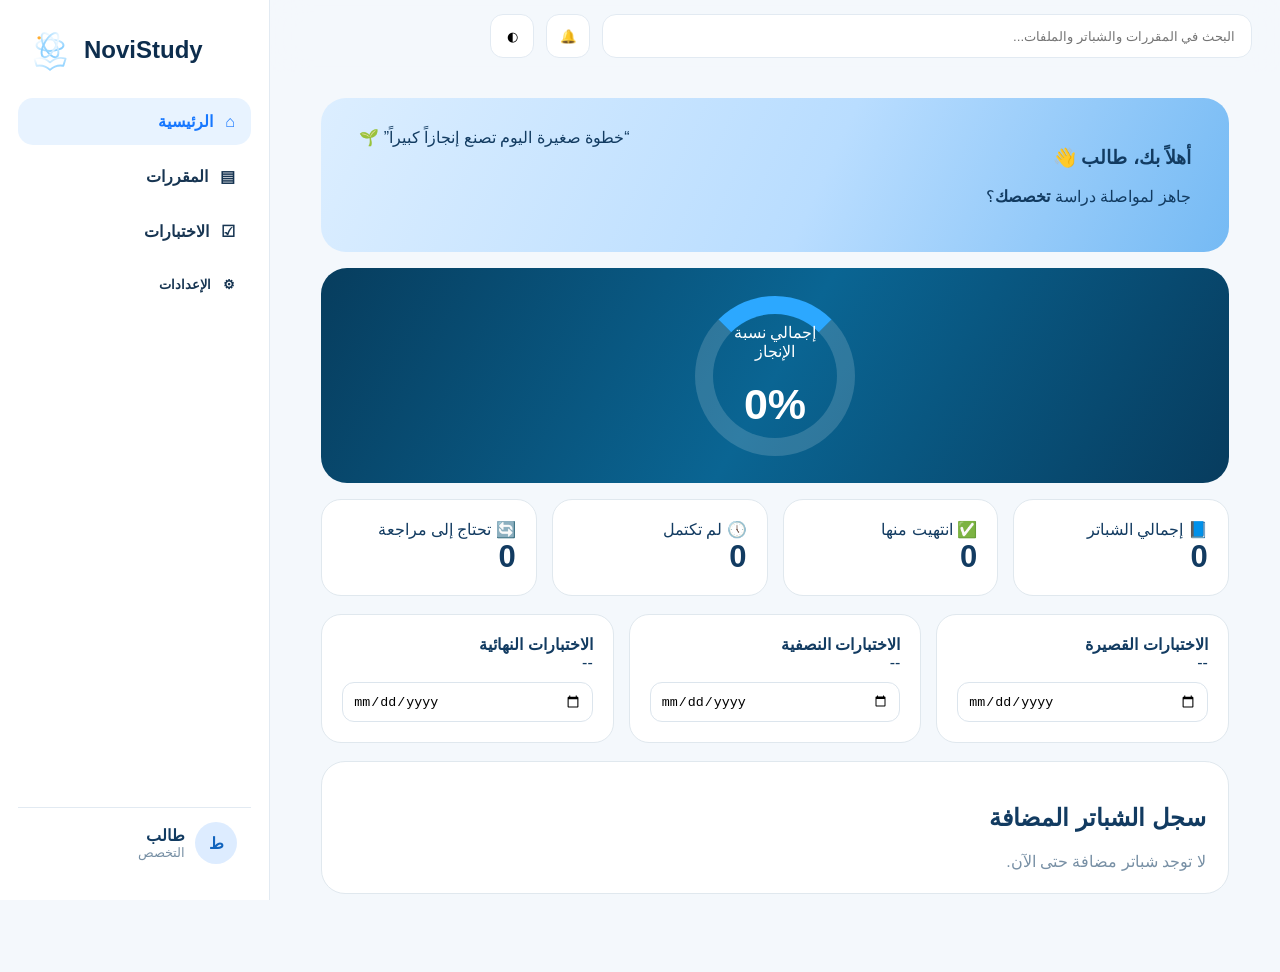
==== commit 9a2f4e05: "Integrate NoviStudy sidebar navigation shell" ====
--- a/index.html
+++ b/index.html
@@ -1 +1 @@
-<!doctype html><html lang="ar" dir="rtl"><head><meta charset="utf-8"><meta name="viewport" content="width=device-width,initial-scale=1,viewport-fit=cover"><title>NoviStudy</title><style>*{box-sizing:border-box}html,body{margin:0;min-height:100%;font-family:-apple-system,BlinkMacSystemFont,"Segoe UI",Tahoma,Arial,sans-serif;color:#123b61}button,input,select{font:inherit}.screen{display:none}.screen.active{display:block}.login{min-height:100svh;color:#fff;background:radial-gradient(circle at 50% 8%,#176fa9 0,#07558a 38%,#032b50 100%);padding:28px 5vw 40px}.top{height:60px;display:flex;justify-content:space-between;align-items:center}.links{display:flex;gap:42px;font-weight:700}.lang{border:1px solid #ffffff60;border-radius:28px;padding:12px 22px;background:#ffffff08;color:#fff}.hero{max-width:1160px;margin:auto;text-align:center}.logo{width:150px}.word{font-size:62px;font-weight:900;direction:ltr}.word span{color:#65c0ff}.tag{letter-spacing:9px;font-size:12px}.hero h1{font-size:39px}.hero h1 span{color:#61bdff}.hero>p{font-size:19px;color:#c9e5f8}.auth{width:min(560px,94vw);margin:25px auto;background:#fafdff;color:#123b61;padding:28px 34px;border-radius:30px}.auth button,.start{width:100%;height:61px;border-radius:14px;font-weight:800;font-size:17px;margin-top:11px}.apple{background:#07111d;color:#fff;border:0}.google{background:#fff;color:#126bc0;border:1px solid #d5e0e8}.fields{display:none}.fields input{width:100%;height:50px;border:1px solid #d3dfe8;border-radius:13px;margin:6px 0;padding:0 15px}.start{background:#075b86;color:#fff;border:0}.features{max-width:850px;margin:35px auto;display:grid;grid-template-columns:repeat(3,1fr);gap:30px}.feature strong{display:block}.appbar{position:sticky;top:0;z-index:100;height:78px;background:linear-gradient(90deg,#063958,#076493);color:#fff;display:flex;align-items:center;justify-content:space-between;padding:0 4vw}.brandbox{display:flex;align-items:center;gap:12px;direction:ltr}.brandbox img{width:44px}.brand{font-size:27px;font-weight:900}.menu{border:0;background:transparent;color:#fff;font-size:29px}.search{width:min(620px,45vw);height:47px;border:1px solid #ffffff30;background:#ffffff10;border-radius:16px;color:#fff;padding:0 18px}.dash{background:#f5f7fb;min-height:calc(100vh - 78px);padding:20px 4vw}.welcome{border-radius:25px;padding:30px 38px;background:linear-gradient(115deg,#dceeff,#b9ddff 55%,#75baf4);display:flex;justify-content:space-between}.progress{height:215px;margin-top:16px;border-radius:26px;background:linear-gradient(120deg,#073d5e,#0a6593,#073c5e);color:#fff;display:grid;place-items:center}.ring{width:160px;height:160px;border:18px solid #ffffff28;border-top-color:#2ca8ff;border-radius:50%;display:grid;place-items:center;text-align:center}.ring strong{font-size:43px}.stats{display:grid;grid-template-columns:repeat(4,1fr);gap:15px;margin-top:16px}.stat{background:#fff;border:1px solid #e0e8ee;border-radius:20px;padding:20px}.stat strong{display:block;font-size:31px}.shade{display:none;position:fixed;inset:0;background:#00192f8a;z-index:199}.shade.open{display:block}.drawer{position:fixed;top:0;left:-450px;width:420px;max-width:92vw;height:100dvh;background:#fff;z-index:200;transition:.3s}.drawer.open{left:0}.drawerHead{background:linear-gradient(145deg,#075181,#098ac2);color:#fff;padding:32px;text-align:center}.close{position:absolute;left:20px;top:15px;background:none;border:0;color:#fff;font-size:38px}.avatar{width:90px;height:90px;background:#fff;color:#07517b;border-radius:50%;display:grid;place-items:center;font-size:38px;font-weight:900;margin:auto}.nav{padding:20px}.navitem{padding:20px;margin:10px 0;border-radius:17px;border:1px solid #e2eaf0;font-weight:800;cursor:pointer}.navitem.active{background:#e7f4ff}.logout{color:#d94449}.modal{display:none;position:fixed;inset:0;z-index:300}.modal.open{display:block}.settingsShell{height:100dvh;background:#f3f7fb;display:grid;grid-template-columns:330px 1fr;color:#153955;overflow:hidden}.settingsSide{background:linear-gradient(180deg,#052f50,#061f37);color:#fff;padding:24px 18px;height:100dvh;overflow:auto}.settingsBrand{display:flex;align-items:center;gap:12px}.settingsBrand img{width:48px}.settingsNav{display:grid;gap:7px}.settingsNav button{border:0;background:transparent;color:#c8dfef;text-align:right;padding:14px;border-radius:14px}.settingsMain{height:100dvh;overflow:auto;padding:30px}.card{background:#fff;border-radius:23px;padding:24px}.grid2{display:grid;grid-template-columns:1fr 1fr;gap:15px}.field input{width:100%;height:49px}.save{background:#087cc2;color:#fff;border:0;padding:13px;border-radius:13px}.settingsPanel{display:none}.settingsPanel.active{display:block}@media(max-width:850px){.stats{grid-template-columns:1fr 1fr}.search{display:none}.settingsShell{grid-template-columns:1fr}.settingsSide{display:none}}@media(max-width:520px){.stats{grid-template-columns:1fr}.welcome{flex-direction:column;gap:15px}}</style></head><body><section id="login" class="screen login active"><main class="hero"><img class="logo" src="novistudy-logo.svg"><div class="word">Novi<span>Study</span></div><h1>مستقبلك يبدأ من <span>تنظيمك</span> اليوم</h1><div id="auth" class="auth"><h2>مرحباً بك 👋</h2><button class="apple" id="appleBtn"> تسجيل الدخول باستخدام Apple</button><button class="google" id="googleBtn">G تسجيل الدخول باستخدام Google</button></div><div id="fields" class="auth fields"><h2>أكمل بياناتك الأكاديمية</h2><input id="studentName" placeholder="اسم المستخدم"><input id="studentMajor" placeholder="التخصص الدراسي"><input id="studentUni" placeholder="الجامعة أو الكلية"><button class="start" id="startBtn">ابدأ رحلتك الدراسية ←</button></div></main></section><section id="app" class="screen"><header class="appbar"><div class="brandbox"><img src="novistudy-logo.svg"><span class="brand">NoviStudy</span><button class="menu" id="menuBtn">☰</button></div><input class="search" placeholder="ابحث عن مادة، ملف، أو شابتر..."></header><main class="dash"><section class="welcome"><div><h1>أهلاً بك، <span id="helloName">طالب</span>! 👋</h1><p>رحلتك الأكاديمية تبدأ من هنا.</p></div><div>“خطوة صغيرة اليوم تصنع إنجازاً كبيراً” 🌱</div></section><section class="progress"><div class="ring">إجمالي نسبة الإنجاز<br><strong>0%</strong></div></section><div class="stats"><div class="stat">📘 إجمالي الملفات<strong>0</strong></div><div class="stat">✅ تم الإنجاز<strong>0</strong></div><div class="stat">⏱ لم تكتمل<strong>0</strong></div><div class="stat">🕘 تحتاج إلى مراجعة<strong>0</strong></div></div></main></section><div id="shade" class="shade"></div><aside id="drawer" class="drawer"><div class="drawerHead"><button class="close" id="closeBtn">×</button><div class="avatar" id="avatar">ط</div><h2 id="drawerName">طالب</h2><p id="drawerInfo">التخصص · الجامعة</p></div><nav class="nav"><div class="navitem active">▦ لوحة التحكم</div><div class="navitem" id="coursesBtn">▤ مقرراتي الدراسية</div><div class="navitem">🧠 محاكاة الاختبارات</div><div class="navitem" id="settingsBtn">⚙️ الإعدادات</div><div class="navitem logout" id="logoutBtn">↪ تسجيل الخروج</div></nav></aside><div id="settingsModal" class="modal"><div class="settingsShell"><aside class="settingsSide"><div class="settingsBrand"><img src="novistudy-logo.svg"><b>NoviStudy</b></div><nav class="settingsNav"><button data-tab="account">👤 الحساب والملف الشخصي</button><button data-tab="appearance">🎨 المظهر والتخصيص</button><button data-tab="language">🌐 اللغة والمنطقة</button><button data-tab="notifications">🔔 الإشعارات</button><button data-tab="study">📚 تفضيلات الدراسة</button><button data-tab="data">☁️ البيانات والتخزين</button><button data-tab="security">🛡 الخصوصية والأمان</button><button data-tab="help">❓ المساعدة والدعم</button><button data-tab="about">ⓘ حول NoviStudy</button></nav></aside><main class="settingsMain"><button id="settingsClose">×</button><section class="settingsPanel active" data-panel="account"><div class="card"><h2>الحساب والملف الشخصي</h2><div class="grid2"><div class="field"><label>الاسم</label><input id="setName"></div><div class="field"><label>التخصص</label><input id="setMajor"></div><div class="field"><label>الجامعة</label><input id="setUni"></div></div><button class="save" id="saveSettings">حفظ التغييرات</button></div></section><section class="settingsPanel" data-panel="appearance"><div class="card"><h2>المظهر والتخصيص</h2><p>إعدادات المظهر محفوظة كما هي.</p></div></section><section class="settingsPanel" data-panel="language"><div class="card"><h2>اللغة والمنطقة</h2></div></section><section class="settingsPanel" data-panel="notifications"><div class="card"><h2>الإشعارات</h2></div></section><section class="settingsPanel" data-panel="study"><div class="card"><h2>تفضيلات الدراسة</h2></div></section><section class="settingsPanel" data-panel="data"><div class="card"><h2>البيانات والتخزين</h2></div></section><section class="settingsPanel" data-panel="security"><div class="card"><h2>الخصوصية والأمان</h2></div></section><section class="settingsPanel" data-panel="help"><div class="card"><h2>المساعدة والدعم</h2></div></section><section class="settingsPanel" data-panel="about"><div class="card"><h2>حول NoviStudy</h2></div></section></main></div></div><script>(()=>{const $=x=>document.getElementById(x),login=$('login'),app=$('app'),auth=$('auth'),fields=$('fields'),drawer=$('drawer'),shade=$('shade'),modal=$('settingsModal');let profile={n:'طالب',m:'التخصص',u:'الجامعة'};function setP(p){profile=p;$('helloName').textContent=p.n;$('drawerName').textContent=p.n;$('drawerInfo').textContent=p.m+' · '+p.u;$('avatar').textContent=(p.n||'ط').charAt(0);$('setName').value=p.n;$('setMajor').value=p.m;$('setUni').value=p.u}function enter(){let p={n:$('studentName').value.trim()||'طالب',m:$('studentMajor').value.trim()||'التخصص',u:$('studentUni').value.trim()||'الجامعة'};localStorage.setItem('noviProfile',JSON.stringify(p));setP(p);login.classList.remove('active');app.classList.add('active')}function close(){drawer.classList.remove('open');shade.classList.remove('open')}$('appleBtn').onclick=$('googleBtn').onclick=()=>{auth.style.display='none';fields.style.display='block'};$('startBtn').onclick=enter;$('menuBtn').onclick=()=>{drawer.classList.add('open');shade.classList.add('open')};$('closeBtn').onclick=shade.onclick=close;$('coursesBtn').onclick=()=>location.href='courses.html';$('settingsBtn').onclick=()=>{close();modal.classList.add('open')};$('settingsClose').onclick=()=>modal.classList.remove('open');$('saveSettings').onclick=()=>{let p={n:$('setName').value.trim()||'طالب',m:$('setMajor').value.trim()||'التخصص',u:$('setUni').value.trim()||'الجامعة'};localStorage.setItem('noviProfile',JSON.stringify(p));setP(p)};document.querySelectorAll('[data-tab]').forEach(b=>b.onclick=()=>{document.querySelectorAll('.settingsPanel').forEach(x=>x.classList.remove('active'));document.querySelector('[data-panel="'+b.dataset.tab+'"]').classList.add('active')});$('logoutBtn').onclick=()=>{localStorage.removeItem('noviProfile');location.reload()};try{let s=localStorage.getItem('noviProfile');if(s){setP(JSON.parse(s));login.classList.remove('active');app.classList.add('active')}}catch(e){}})();</script><script src="dashboard-runtime.js?v=1"></script></body></html>+<!doctype html><html lang="ar" dir="rtl"><head><meta charset="utf-8"><meta name="viewport" content="width=device-width,initial-scale=1,viewport-fit=cover"><title>NoviStudy</title><link rel="stylesheet" href="novistudy-v2.css"><style>*{box-sizing:border-box}body{margin:0;font-family:-apple-system,BlinkMacSystemFont,"Segoe UI",Tahoma,Arial,sans-serif;color:#123b61}.dash{min-height:100vh;padding:26px 4vw}.welcome{border-radius:25px;padding:30px 38px;background:linear-gradient(115deg,#dceeff,#b9ddff 55%,#75baf4);display:flex;justify-content:space-between}.progress{height:215px;margin-top:16px;border-radius:26px;background:linear-gradient(120deg,#073d5e,#0a6593,#073c5e);color:#fff;display:grid;place-items:center}.ring{width:160px;height:160px;border:18px solid #ffffff28;border-top-color:#2ca8ff;border-radius:50%;display:grid;place-items:center;text-align:center}.ring strong{font-size:43px}.stats{display:grid;grid-template-columns:repeat(4,1fr);gap:15px;margin-top:16px}.stat{background:#fff;border:1px solid #e0e8ee;border-radius:20px;padding:20px}.stat strong{display:block;font-size:31px}.examgrid{display:grid;grid-template-columns:repeat(3,1fr);gap:15px;margin-top:18px}.exam{background:#fff;border:1px solid #e0e8ee;border-radius:20px;padding:20px}.exam input{width:100%;margin-top:10px;border:1px solid #dce5ed;border-radius:12px;padding:10px}.modal{display:none;position:fixed;inset:0;background:#00182e88;z-index:700;place-items:center}.modal.open{display:grid}.settings{width:min(760px,94vw);max-height:85vh;overflow:auto;background:#fff;border-radius:24px;padding:24px}.settings input{width:100%;padding:12px;margin:6px 0 12px;border:1px solid #dce5ed;border-radius:12px}.btn{border:0;border-radius:13px;padding:12px 17px;background:#087df2;color:#fff;font-weight:800}@media(max-width:800px){.stats,.examgrid{grid-template-columns:1fr 1fr}.welcome{display:block}}</style></head><body><main class="dash"><section class="welcome"><div><h1>أهلاً بك، <span id="helloName">طالب</span> 👋</h1><p>جاهز لمواصلة دراسة <b id="major">تخصصك</b>؟</p></div><div>“خطوة صغيرة اليوم تصنع إنجازاً كبيراً” 🌱</div></section><section class="progress"><div class="ring">إجمالي نسبة الإنجاز<br><strong>0%</strong></div></section><div class="stats"><div class="stat">📘 إجمالي الشباتر<strong>0</strong></div><div class="stat">✅ انتهيت منها<strong>0</strong></div><div class="stat">🕔 لم تكتمل<strong>0</strong></div><div class="stat">🔄 تحتاج إلى مراجعة<strong>0</strong></div></div><section class="examgrid"><div class="exam"><b>الاختبارات القصيرة</b><div id="quizDays">--</div><input type="date" data-exam="الاختبارات القصيرة"></div><div class="exam"><b>الاختبارات النصفية</b><div id="midDays">--</div><input type="date" data-exam="الاختبارات النصفية"></div><div class="exam"><b>الاختبارات النهائية</b><div id="finalDays">--</div><input type="date" data-exam="الاختبارات النهائية"></div></section><section id="recentFiles" style="margin-top:18px;background:#fff;border:1px solid #e0e8ee;border-radius:24px;padding:22px"><h2>سجل الشباتر المضافة</h2><div id="chapterLog" style="color:#7890a5">لا توجد شباتر مضافة حتى الآن.</div></section></main><div id="settingsModal" class="modal"><div class="settings"><button style="float:left" onclick="document.getElementById('settingsModal').classList.remove('open')">×</button><h2>الإعدادات</h2><label>اسم المستخدم</label><input id="setName"><label>التخصص</label><input id="setMajor"><label>الجامعة</label><input id="setUni"><button class="btn" id="saveSettings">حفظ</button><hr><h3>البيانات والتخزين</h3><button class="btn" onclick="NoviStudy.backup()">تنزيل نسخة احتياطية</button><label style="display:block;margin-top:12px">استعادة نسخة احتياطية<input id="restore" type="file" accept="application/json"></label></div></div><script src="novistudy-v2.js"></script><script>const $=x=>document.getElementById(x);function p(){try{return JSON.parse(localStorage.getItem('noviProfile')||'{}')}catch{return{}}}function renderProfile(){let a=p();helloName.textContent=a.n||'طالب';major.textContent=a.m||'تخصصك';setName.value=a.n||'';setMajor.value=a.m||'';setUni.value=a.u||''}renderProfile();saveSettings.onclick=()=>{localStorage.setItem('noviProfile',JSON.stringify({n:setName.value||'طالب',m:setMajor.value||'التخصص',u:setUni.value||'الجامعة'}));renderProfile();settingsModal.classList.remove('open')};document.addEventListener('click',e=>{if(e.target.closest('#nsSettings'))settingsModal.classList.add('open')});restore.onchange=async()=>{try{NoviStudy.restore(JSON.parse(await restore.files[0].text()))}catch{alert('ملف النسخة الاحتياطية غير صالح')}};let dates={};try{dates=JSON.parse(localStorage.getItem('novi_exam_dates')||'{}')}catch{};function examRender(){let ids=['quizDays','midDays','finalDays'],keys=['الاختبارات القصيرة','الاختبارات النصفية','الاختبارات النهائية'];keys.forEach((k,i)=>{let el=document.querySelector(`[data-exam="${k}"]`);el.value=dates[k]||'';ids[i]&&($(ids[i]).textContent=dates[k]?Math.max(0,Math.ceil((new Date(dates[k])-new Date())/86400000))+' يوم':'--')})}document.querySelectorAll('[data-exam]').forEach(x=>x.onchange=()=>{dates[x.dataset.exam]=x.value;localStorage.setItem('novi_exam_dates',JSON.stringify(dates));examRender()});examRender();</script></body></html>
--- a/novistudy-v2.css
+++ b/novistudy-v2.css
@@ -0,0 +1 @@
+:root{--ns-blue:#1677ff;--ns-navy:#0d2d4d;--ns-bg:#f4f8fc;--ns-card:#fff;--ns-text:#173552;--ns-muted:#7890a5;--ns-line:#e2eaf2}body{background:var(--ns-bg)!important}.ns-shell{display:grid;grid-template-columns:270px 1fr;min-height:100dvh;direction:ltr}.ns-side{position:sticky;top:0;height:100dvh;background:rgba(255,255,255,.96);border-right:1px solid var(--ns-line);padding:22px 18px;display:flex;flex-direction:column;z-index:180;direction:rtl}.ns-logo{display:flex;align-items:center;gap:10px;direction:ltr;padding:4px 8px 24px}.ns-logo img{width:48px;height:48px}.ns-logo b{font-size:24px;color:var(--ns-navy)}.ns-nav{display:grid;gap:8px}.ns-nav a,.ns-nav button{border:0;text-decoration:none;background:transparent;color:var(--ns-text);border-radius:15px;padding:14px 16px;display:flex;align-items:center;gap:12px;font-weight:800;text-align:right;cursor:pointer}.ns-nav .active,.ns-nav a:hover,.ns-nav button:hover{background:#e8f3ff;color:var(--ns-blue)}.ns-profile{margin-top:auto;padding:14px;border-top:1px solid var(--ns-line);display:flex;align-items:center;gap:10px}.ns-avatar{width:42px;height:42px;border-radius:50%;background:#ddecff;display:grid;place-items:center;color:#1264bd;font-weight:900}.ns-main{min-width:0;direction:rtl}.ns-topbar{height:72px;display:flex;align-items:center;gap:12px;padding:12px 28px;background:rgba(244,248,252,.88);backdrop-filter:blur(18px);position:sticky;top:0;z-index:170}.ns-search{flex:1;max-width:650px;height:44px;border:1px solid var(--ns-line);background:var(--ns-card);border-radius:14px;padding:0 16px;color:var(--ns-text)}.ns-topbtn{width:44px;height:44px;border:1px solid var(--ns-line);background:var(--ns-card);border-radius:13px;cursor:pointer}.ns-collapse{display:none}.ns-search-results{position:fixed;z-index:500;top:66px;right:300px;width:min(620px,calc(100vw - 340px));max-height:60vh;overflow:auto;background:var(--ns-card);border:1px solid var(--ns-line);border-radius:18px;box-shadow:0 20px 60px #001b3030;padding:10px;direction:rtl}.ns-result{display:block;padding:13px;border-radius:12px;color:var(--ns-text);text-decoration:none;border-bottom:1px solid var(--ns-line)}.ns-result:hover{background:#eef6ff}.ns-hidden{display:none!important}.ns-toast{position:fixed;left:24px;bottom:24px;z-index:900;background:#172b3be8;color:#fff;border-radius:14px;padding:11px 16px}.ns-dark{--ns-bg:#091522;--ns-card:#122235;--ns-text:#eaf3fb;--ns-muted:#9bb0c3;--ns-line:#26394b;background:var(--ns-bg)!important;color:var(--ns-text)!important}.ns-dark .ns-side{background:#0d1d2d}.ns-dark .ns-topbar{background:#091522e8}.ns-dark .dash,.ns-dark .wrap{background:var(--ns-bg)!important;color:var(--ns-text)!important}.ns-dark .card,.ns-dark .panel,.ns-dark .stat,.ns-dark #recentFiles{background:var(--ns-card)!important;color:var(--ns-text)!important;border-color:var(--ns-line)!important}.ns-dark input,.ns-dark select{background:#102338!important;color:#fff!important;border-color:var(--ns-line)!important}@media(max-width:900px){.ns-shell{grid-template-columns:84px 1fr}.ns-side{padding:18px 10px}.ns-logo b,.ns-nav span,.ns-profile .ns-ptext{display:none}.ns-logo{justify-content:center}.ns-nav a,.ns-nav button{justify-content:center;padding:14px}.ns-profile{justify-content:center}.ns-search-results{right:100px;width:calc(100vw - 120px)}}
